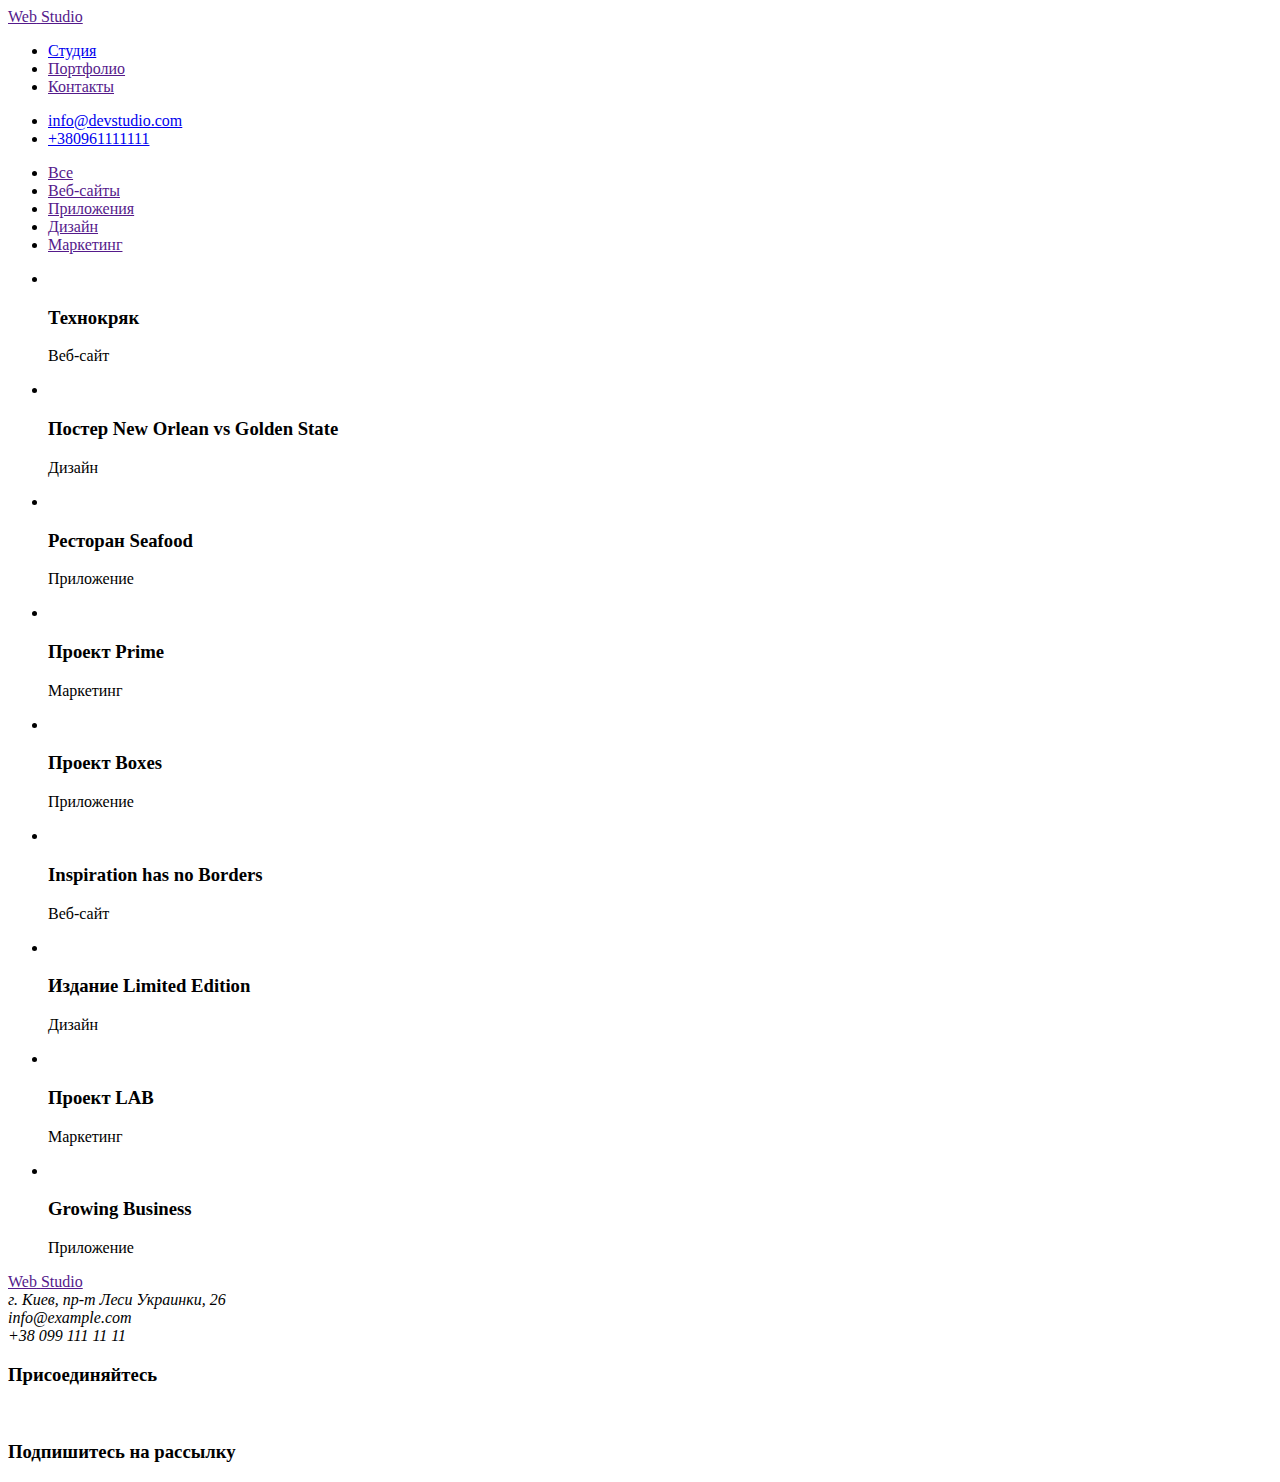
==== portfolio.html @ b38abbfc "Update portfolio.html" ====
<!DOCTYPE html>
<html lang="en">
  <head>
    <meta charset="UTF-8" />
    <meta name="viewport" content="width=device-width, initial-scale=1.0" />
    <title>Portfolio</title>
    <link rel="stylesheet" href="./css/styles.css" />
  </head>
  <body>
    <header class="page-header">
      <nav>
        <a href="" class="logo">
          <span class="logo-web">Web</span>
          <span class="logo-st">Studio</span>
        </a>
        <ul class="site-nav list">
          <li><a href="./index.html" class="link">Студия</a></li>
          <li><a href="" class="link current" class="link">Портфолио</a></li>
          <li><a href="" class="link">Контакты</a></li>
        </ul>
        <ul class="contacts-nav list">
          <li>
            <a href="mailto:info@devstudio.com" class="link"
              >info@devstudio.com</a
            >
          </li>
          <li>
            <a href="tel:+380961111111" class="link">+380961111111</a>
          </li>
        </ul>
      </nav>
    </header>
    <section>
      <ul class="category list">
        <li><a href="" class="category-title button">Все</a></li>
        <li><a href="" class="category-title">Веб-сайты</a></li>
        <li><a href="" class="category-title">Приложения</a></li>
        <li><a href="" class="category-title">Дизайн</a></li>
        <li><a href="" class="category-title">Маркетинг</a></li>
      </ul>
    </section>
    <main>
      <section>
        <ul class="examples list">
          <li>
            <a href=""><img src="./images/project1.svg" alt="" /></a>
            <h3 class="examples-title">Технокряк</h3>
            <p class="examples-dscrp">Веб-сайт</p>
          </li>
          <li>
            <a href=""><img src="./images/project2.svg" alt="" /></a>
            <h3 class="examples-title">Постер New Orlean vs Golden State</h3>
            <p class="examples-dscrp">Дизайн</p>
          </li>
          <li>
            <a href=""><img src="./images/project3.svg" alt="" /></a>
            <h3 class="examples-title">Ресторан Seafood</h3>
            <p class="examples-dscrp">Приложение</p>
          </li>
          <li>
            <a href=""><img src="./images/project4.svg" alt="" /></a>
            <h3 class="examples-title">Проект Prime</h3>
            <p class="examples-dscrp">Маркетинг</p>
          </li>
          <li>
            <a href=""><img src="./images/project5.svg" alt="" /></a>
            <h3 class="examples-title">Проект Boxes</h3>
            <p class="examples-dscrp">Приложение</p>
          </li>
          <li>
            <a href=""><img src="./images/project6.svg" alt="" /></a>
            <h3 class="examples-title">Inspiration has no Borders</h3>
            <p class="examples-dscrp">Веб-сайт</p>
          </li>
          <li>
            <a href=""><img src="./images/project7.svg" alt="" /></a>
            <h3 class="examples-title">Издание Limited Edition</h3>
            <p class="examples-dscrp">Дизайн</p>
          </li>
          <li>
            <a href=""><img src="./images/project8.svg" alt="" /></a>
            <h3 class="examples-title">Проект LAB</h3>
            <p class="examples-dscrp">Маркетинг</p>
          </li>
          <li>
            <a href=""><img src="./images/project9.svg" alt="" /></a>
            <h3 class="examples-title">Growing Business</h3>
            <p class="examples-dscrp">Приложение</p>
          </li>
        </ul>
      </section>
    </main>
    <footer>
      <a href="" class="logo">
        <span class="logo-web">Web</span>
        <span class="logo-st">Studio</span>
      </a>
      <address>
        <span class="adress-title">г. Киев, пр-т Леси Украинки, 26</span><br />
        <span class="contacts">info@example.com </span><br />
        <span class="contacts">+38 099 111 11 11 </span><br />
      </address>
      <h3 class="join">Присоединяйтесь</h3>
      <img src="./images/Sociallinks.svg" alt="" />
      <h3 class="join">Подпишитесь на рассылку</h3>
    </footer>
  </body>
</html>
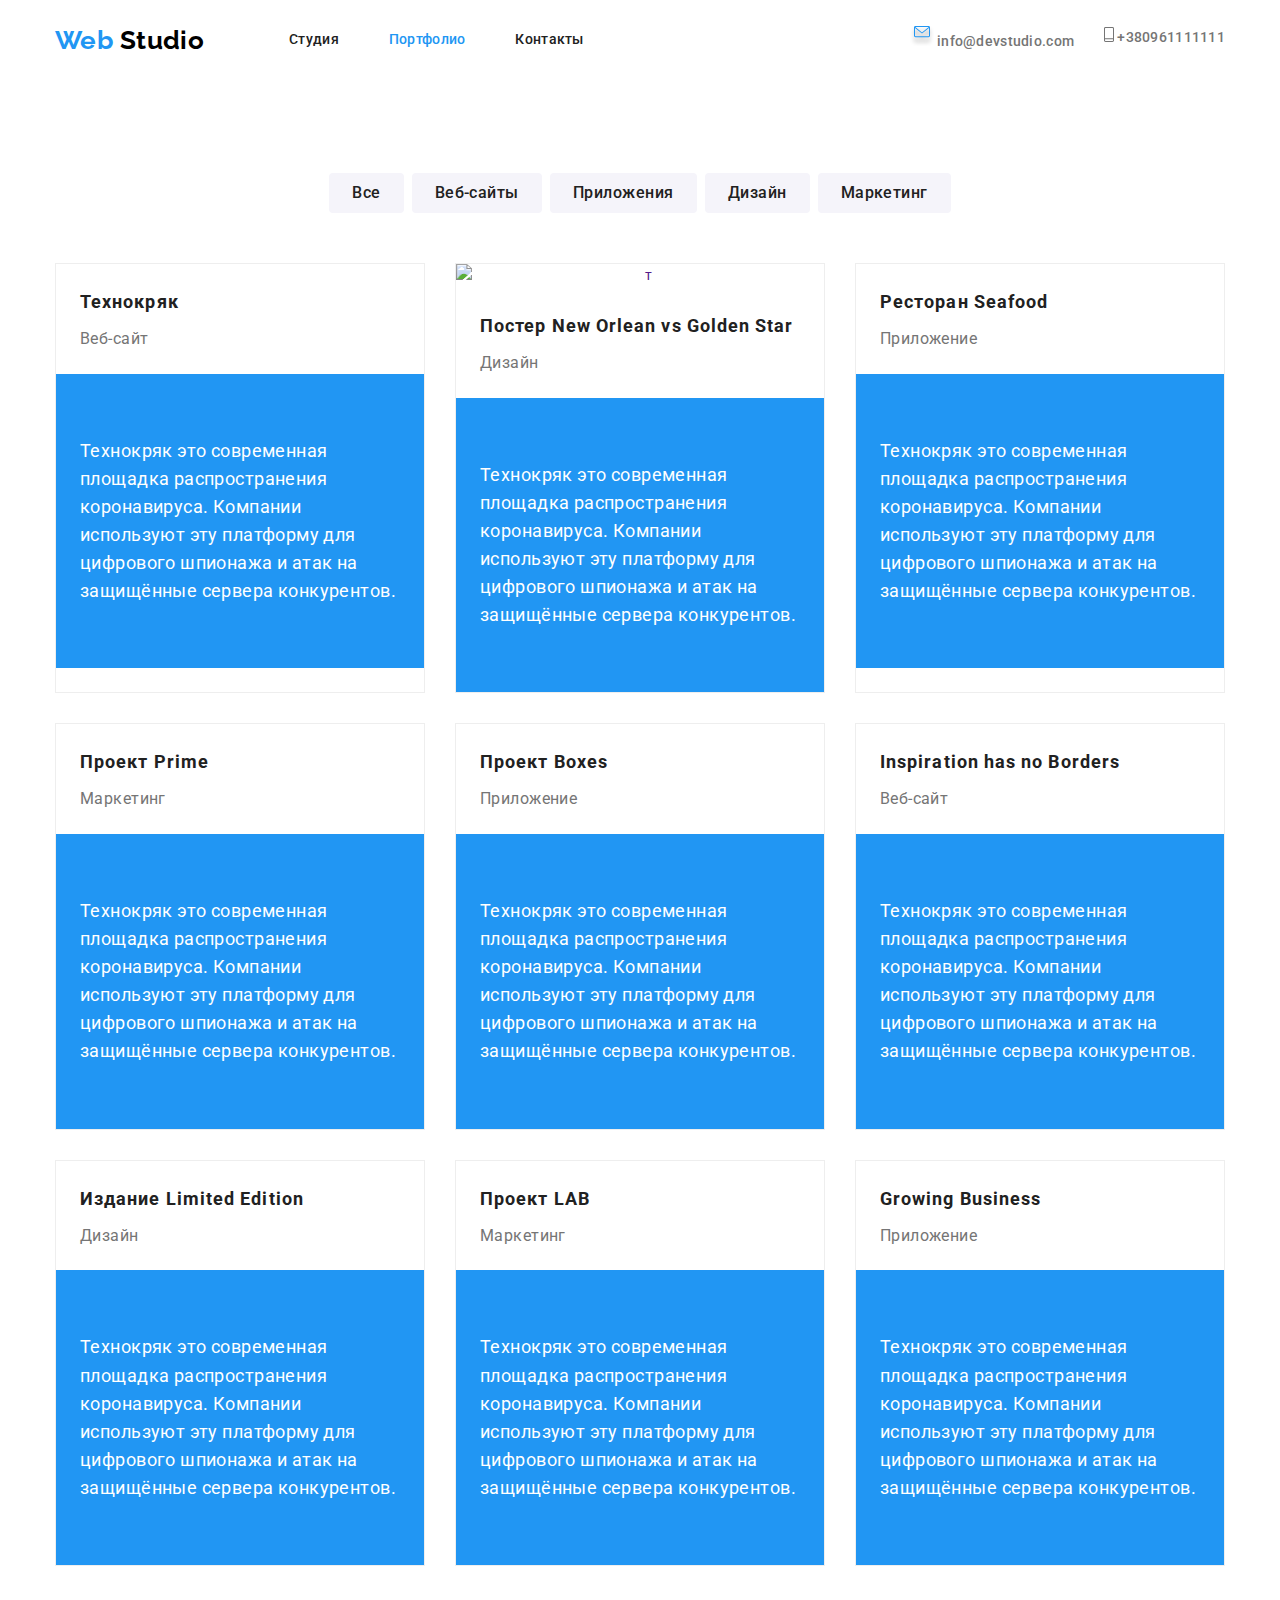
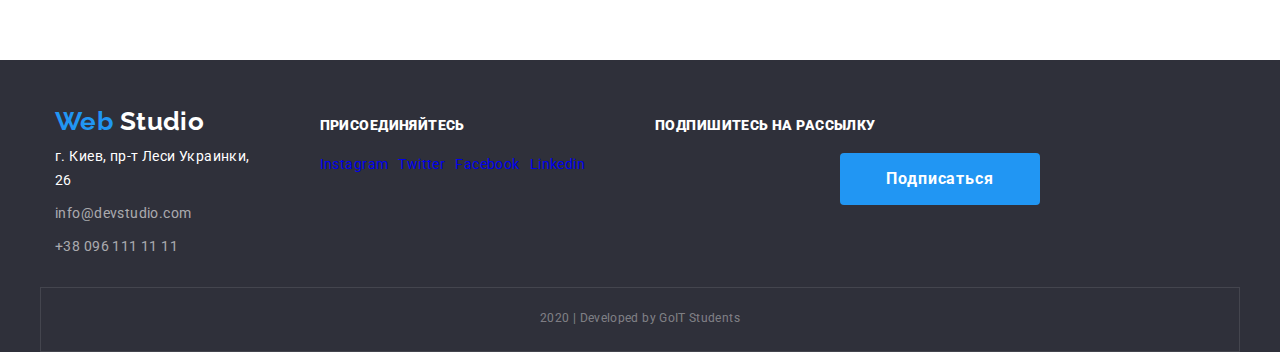
==== commit 40c84c57: "добавил фоны и новые правки" ====
--- a/portfolio.html
+++ b/portfolio.html
@@ -1,108 +1,270 @@
 <!DOCTYPE html>
-<html lang="en">
+<html lang="ru">
   <head>
     <meta charset="UTF-8" />
     <meta name="viewport" content="width=device-width, initial-scale=1.0" />
     <title>Portfolio</title>
+    <link
+      href="https://fonts.googleapis.com/css2?family=Raleway:wght@700&family=Roboto:wght@400;500;700&display=swap"
+      rel="stylesheet"
+    />
+    <link
+      rel="stylesheet"
+      href="https://cdnjs.cloudflare.com/ajax/libs/modern-normalize/0.6.0/modern-normalize.css"
+    />
     <link rel="stylesheet" href="./css/styles.css" />
   </head>
+
   <body>
+    <!-- Шапка страницы с навигацией-->
     <header class="page-header">
-      <nav>
-        <a href="" class="logo">
-          <span class="logo-web">Web</span>
-          <span class="logo-st">Studio</span>
-        </a>
-        <ul class="site-nav list">
-          <li><a href="./index.html" class="link">Студия</a></li>
-          <li><a href="" class="link current" class="link">Портфолио</a></li>
-          <li><a href="" class="link">Контакты</a></li>
+      <div class="container header">
+        <nav class="header-nav">
+          <a class="logo" href="./index.html">
+            Web
+            <span class="studio">Studio</span>
+          </a>
+          <ul class="site-navigation">
+            <li class="item">
+              <a href="./index.html" class="link">Студия</a>
+            </li>
+            <li class="item">
+              <a href="./portfolio.html" class="link current">
+                Портфолио
+              </a>
+            </li>
+            <li class="item">
+              <a href="" class="link">Контакты</a>
+            </li>
+          </ul>
+        </nav>
+        <address class="header-address">
+          <ul class="site-contacts">
+            <li class="item">
+              <a href="mailto:info@devstudio.com" class="link">
+                <img src="./images/envelope (hover).svg" alt="Отправить мейл" />
+                info@devstudio.com
+              </a>
+            </li>
+            <li class="item">
+              <a href="tel:+380961111111" class="link">
+                <img src="./images/Vector.svg" alt="Позвонить" />
+                +380961111111
+              </a>
+            </li>
+          </ul>
+        </address>
+      </div>
+    </header>
+    <!-- Уникальный контент страницы -->
+    <main class="main-section">
+      <div class="category-container">
+        <ul class="category">
+          <li class="category-items">
+            <button class="category-button" type="button">Все</button>
+          </li>
+          <li class="category-items">
+            <button class="category-button" type="button">Веб-сайты</button>
+          </li>
+          <li class="category-items">
+            <button class="category-button" type="button">Приложения</button>
+          </li>
+          <li class="category-items">
+            <button class="category-button" type="button">Дизайн</button>
+          </li>
+          <li class="category-items">
+            <button class="category-button" type="button">Маркетинг</button>
+          </li>
         </ul>
-        <ul class="contacts-nav list">
-          <li>
-            <a href="mailto:info@devstudio.com" class="link"
-              >info@devstudio.com</a
-            >
-          </li>
-          <li>
-            <a href="tel:+380961111111" class="link">+380961111111</a>
+      </div>
+      <div class="container">
+        <ul class="portfolio-list">
+          <li class="portfolio-item">
+            <a class="portfolio-link" href="">
+              <img src="./images/img1.jpg" alt="" width="370" class="img" />
+              <div class="subtitle-container">
+                <h2 class="subtitle">Технокряк</h2>
+                <p class="type">Веб-сайт</p>
+              </div>
+              <p class="description">
+                Технокряк это современная площадка распространения коронавируса.
+                Компании используют эту платформу для цифрового шпионажа и атак
+                на защищённые сервера конкурентов.
+              </p>
+            </a>
+          </li>
+          <li class="portfolio-item">
+            <a class="portfolio-link" href="">
+              <img src="./images/img2.jpg" alt="т" width="370" class="img" />
+              <div class="subtitle-container">
+                <h2 class="subtitle">Постер New Orlean vs Golden Star</h2>
+                <p class="type">Дизайн</p>
+              </div>
+              <p class="description">
+                Технокряк это современная площадка распространения коронавируса.
+                Компании используют эту платформу для цифрового шпионажа и атак
+                на защищённые сервера конкурентов.
+              </p>
+            </a>
+          </li>
+          <li class="portfolio-item">
+            <a class="portfolio-link" href="">
+              <img src="./images/img3.jpg" alt="" width="370" class="img" />
+              <div class="subtitle-container">
+                <h2 class="subtitle">Ресторан Seafood</h2>
+                <p class="type">Приложение</p>
+              </div>
+              <p class="description">
+                Технокряк это современная площадка распространения коронавируса.
+                Компании используют эту платформу для цифрового шпионажа и атак
+                на защищённые сервера конкурентов.
+              </p>
+            </a>
+          </li>
+          <li class="portfolio-item">
+            <a class="portfolio-link" href="">
+              <img src="./images/img4.jpg" alt="" width="370" class="img" />
+              <div class="subtitle-container">
+                <h2 class="subtitle">Проект Prime</h2>
+                <p class="type">Маркетинг</p>
+              </div>
+              <p class="description">
+                Технокряк это современная площадка распространения коронавируса.
+                Компании используют эту платформу для цифрового шпионажа и атак
+                на защищённые сервера конкурентов.
+              </p>
+            </a>
+          </li>
+          <li class="portfolio-item">
+            <a class="portfolio-link" href="">
+              <img src="./images/img5.jpg" alt="" width="370" class="img" />
+              <div class="subtitle-container">
+                <h2 class="subtitle">Проект Boxes</h2>
+                <p class="type">Приложение</p>
+              </div>
+              <p class="description">
+                Технокряк это современная площадка распространения коронавируса.
+                Компании используют эту платформу для цифрового шпионажа и атак
+                на защищённые сервера конкурентов.
+              </p>
+            </a>
+          </li>
+          <li class="portfolio-item">
+            <a class="portfolio-link" href="">
+              <img src="./images/img6.jpg" alt="" width="370" class="img" />
+              <div class="subtitle-container">
+                <h2 class="subtitle">Inspiration has no Borders</h2>
+                <p class="type">Веб-сайт</p>
+              </div>
+              <p class="description">
+                Технокряк это современная площадка распространения коронавируса.
+                Компании используют эту платформу для цифрового шпионажа и атак
+                на защищённые сервера конкурентов.
+              </p>
+            </a>
+          </li>
+          <li class="portfolio-item">
+            <a class="portfolio-link" href="">
+              <img src="./images/img7.jpg" alt="" width="370" class="img" />
+              <div class="subtitle-container">
+                <h2 class="subtitle">Издание Limited Edition</h2>
+                <p class="type">Дизайн</p>
+              </div>
+              <p class="description">
+                Технокряк это современная площадка распространения коронавируса.
+                Компании используют эту платформу для цифрового шпионажа и атак
+                на защищённые сервера конкурентов.
+              </p>
+            </a>
+          </li>
+          <li class="portfolio-item">
+            <a class="portfolio-link" href="">
+              <img src="./images/img8.jpg" alt="" width="370" class="img" />
+              <div class="subtitle-container">
+                <h2 class="subtitle">Проект LAB</h2>
+                <p class="type">Маркетинг</p>
+              </div>
+              <p class="description">
+                Технокряк это современная площадка распространения коронавируса.
+                Компании используют эту платформу для цифрового шпионажа и атак
+                на защищённые сервера конкурентов.
+              </p>
+            </a>
+          </li>
+          <li class="portfolio-item">
+            <a class="portfolio-link" href="">
+              <img src="./images/img9.jpg" alt="" width="370" class="img" />
+              <div class="subtitle-container">
+                <h2 class="subtitle">Growing Business</h2>
+                <p class="type">Приложение</p>
+              </div>
+              <p class="description">
+                Технокряк это современная площадка распространения коронавируса.
+                Компании используют эту платформу для цифрового шпионажа и атак
+                на защищённые сервера конкурентов.
+              </p>
+            </a>
           </li>
         </ul>
-      </nav>
-    </header>
-    <section>
-      <ul class="category list">
-        <li><a href="" class="category-title button">Все</a></li>
-        <li><a href="" class="category-title">Веб-сайты</a></li>
-        <li><a href="" class="category-title">Приложения</a></li>
-        <li><a href="" class="category-title">Дизайн</a></li>
-        <li><a href="" class="category-title">Маркетинг</a></li>
-      </ul>
-    </section>
-    <main>
-      <section>
-        <ul class="examples list">
-          <li>
-            <a href=""><img src="./images/project1.svg" alt="" /></a>
-            <h3 class="examples-title">Технокряк</h3>
-            <p class="examples-dscrp">Веб-сайт</p>
-          </li>
-          <li>
-            <a href=""><img src="./images/project2.svg" alt="" /></a>
-            <h3 class="examples-title">Постер New Orlean vs Golden State</h3>
-            <p class="examples-dscrp">Дизайн</p>
-          </li>
-          <li>
-            <a href=""><img src="./images/project3.svg" alt="" /></a>
-            <h3 class="examples-title">Ресторан Seafood</h3>
-            <p class="examples-dscrp">Приложение</p>
-          </li>
-          <li>
-            <a href=""><img src="./images/project4.svg" alt="" /></a>
-            <h3 class="examples-title">Проект Prime</h3>
-            <p class="examples-dscrp">Маркетинг</p>
-          </li>
-          <li>
-            <a href=""><img src="./images/project5.svg" alt="" /></a>
-            <h3 class="examples-title">Проект Boxes</h3>
-            <p class="examples-dscrp">Приложение</p>
-          </li>
-          <li>
-            <a href=""><img src="./images/project6.svg" alt="" /></a>
-            <h3 class="examples-title">Inspiration has no Borders</h3>
-            <p class="examples-dscrp">Веб-сайт</p>
-          </li>
-          <li>
-            <a href=""><img src="./images/project7.svg" alt="" /></a>
-            <h3 class="examples-title">Издание Limited Edition</h3>
-            <p class="examples-dscrp">Дизайн</p>
-          </li>
-          <li>
-            <a href=""><img src="./images/project8.svg" alt="" /></a>
-            <h3 class="examples-title">Проект LAB</h3>
-            <p class="examples-dscrp">Маркетинг</p>
-          </li>
-          <li>
-            <a href=""><img src="./images/project9.svg" alt="" /></a>
-            <h3 class="examples-title">Growing Business</h3>
-            <p class="examples-dscrp">Приложение</p>
-          </li>
-        </ul>
-      </section>
+      </div>
     </main>
+    <!-- Подвал страницы -->
     <footer>
-      <a href="" class="logo">
-        <span class="logo-web">Web</span>
-        <span class="logo-st">Studio</span>
-      </a>
-      <address>
-        <span class="adress-title">г. Киев, пр-т Леси Украинки, 26</span><br />
-        <span class="contacts">info@example.com </span><br />
-        <span class="contacts">+38 099 111 11 11 </span><br />
-      </address>
-      <h3 class="join">Присоединяйтесь</h3>
-      <img src="./images/Sociallinks.svg" alt="" />
-      <h3 class="join">Подпишитесь на рассылку</h3>
+      <div class="container for-footer">
+        <div class="container-address">
+          <a class="logo for-footer" href="./index.html">
+            Web
+            <span class="in-footer">Studio</span>
+          </a>
+          <address class="address-box">
+            <ul class="address-footer">
+              <li class="address-item">
+                <a class="address" href="https://goo.gl/maps/L6xQnXcVUkstuExL9"
+                  >г. Киев, пр-т Леси Украинки, 26
+                </a>
+              </li>
+              <li class="address-item">
+                <a class="link" href="mailto:info@devstudio.com"
+                  >info@devstudio.com
+                </a>
+              </li>
+              <li class="address-item">
+                <a class="link" href="tel:+380961111111">+38 096 111 11 11 </a>
+              </li>
+            </ul>
+          </address>
+        </div>
+        <div class="container-social">
+          <span class="footer-text"><b>присоединяйтесь</b></span>
+          <ul class="footer social-links">
+            <li class="social-item">
+              <a class="social-links" href="https://www.instagram.com/">
+                Instagram
+              </a>
+            </li>
+            <li class="social-item">
+              <a class="social-links" href="https://twitter.com/">Twitter</a>
+            </li>
+            <li class="social-item">
+              <a class="social-links" href="https://www.facebook.com/"
+                >Facebook</a
+              >
+            </li>
+            <li class="social-item">
+              <a class="social-links" href="https://www.linkedin.com/"
+                >Linkedin</a
+              >
+            </li>
+          </ul>
+        </div>
+        <div class="container-form">
+          <span class="footer-text"><b>Подпишитесь на рассылку</b></span>
+          <a class="button primary" href="">Подписаться</a>
+        </div>
+      </div>
+      <div class="container-developed">
+        <p class="developed-by">2020 | Developed by GoIT Students</p>
+      </div>
     </footer>
   </body>
 </html>
--- a/css/styles.css
+++ b/css/styles.css
@@ -0,0 +1,627 @@
+/* цвет фона кнопки, ссылок в фокусе - #2196F3
+цвет фона страницы, текста героя, текста кнопки, подписи боксов в фокусе - #FFFFFF
+цвет описания функций, должностей в команде, контактов в хедере - #757575
+цвет текста заголовков, имен членов команды, ссылок навигации - #212121
+цвет части логотипа - #000000 
+цвет контактов в футере - rgba(255, 255, 255, 0.6); 
+цвет фона неактивных кнопок в фильтре портфолио, фона секции команды - #F5F4FA; */
+:root {
+  --button-background-links-color: #2196f3;
+  --body-background-button-font-color: #ffffff;
+  --features-header-contacts-color: #757575;
+  --headers-names-links-color: #212121;
+  --footer-contacts-color: rgba(255, 255, 255, 0.6);
+  --team-background-portfolio-filters-color: #f5f4fa;
+}
+
+html {
+  box-sizing: border-box;
+}
+
+*,
+*::before,
+*::after {
+  box-sizing: inherit;
+}
+
+body {
+  font-family: Roboto, sans-serif;
+  font-style: normal;
+  font-weight: 400;
+  font-size: 14px;
+  line-height: 1.71;
+  letter-spacing: 0.03em;
+}
+
+.container {
+  margin: 0 auto;
+  width: 1200px;
+  padding-left: 15px;
+  padding-right: 15px;
+  align-items: center;
+  text-align: center;
+}
+
+/*Шапка сайта*/
+
+.header-nav {
+  display: flex;
+  align-items: center;
+}
+
+.container.header {
+  margin: 0 auto;
+  width: 1200px;
+  padding-left: 15px;
+  padding-right: 15px;
+  display: flex;
+  align-items: center;
+  text-align: center;
+}
+
+.logo {
+  font-family: Raleway, sans-serif;
+  font-style: normal;
+  font-weight: 700;
+  font-size: 26px;
+  line-height: 1.19;
+  color: #2196f3;
+  text-decoration: none;
+  margin-right: 85px;
+}
+
+.studio {
+  color: #000000;
+}
+
+.site-navigation {
+  list-style-type: none;
+  margin-top: 0;
+  margin-bottom: 0;
+  padding-left: 0;
+  display: flex;
+}
+
+.site-navigation .item:not(:first-child) {
+  margin-left: 50px;
+}
+
+.site-navigation .link {
+  padding-top: 32px;
+  padding-bottom: 32px;
+  display: block;
+  font-weight: 500;
+  line-height: 1.14;
+  letter-spacing: 0.02em;
+  text-decoration: none;
+  color: var(--headers-names-links-color);
+}
+
+.site-navigation .link:hover,
+.site-navigation .link:focus {
+  color: var(--button-background-links-color);
+}
+
+.site-navigation .current {
+  color: var(--button-background-links-color);
+}
+
+.header-address {
+  margin-left: auto;
+}
+
+.site-contacts {
+  list-style-type: none;
+  margin-top: 0;
+  margin-bottom: 0;
+  padding-left: 0;
+  display: flex;
+}
+
+.site-contacts > .item:not(:first-child) {
+  margin-left: 30px;
+}
+
+.site-contacts .link {
+  font-style: normal;
+  font-weight: 500;
+  line-height: 1.14;
+  letter-spacing: 0.02em;
+  text-decoration: none;
+  color: var(--features-header-contacts-color);
+}
+
+.site-contacts .link:hover,
+.site-contacts .link:focus {
+  color: var(--button-background-links-color);
+}
+/*Подвал страницы*/
+
+.container.for-footer {
+  margin: 0 auto;
+  width: 1200px;
+  padding-left: 15px;
+  padding-right: 15px;
+  display: flex;
+  align-items: baseline;
+}
+
+.container-address {
+  display: flex;
+  flex-direction: column;
+  min-width: 69px;
+  padding-top: 45px;
+  padding-bottom: 28px;
+}
+
+.logo.for-footer {
+  margin-right: 0;
+  text-align: start;
+}
+
+.logo .in-footer {
+  color: #ffffff;
+}
+
+.address-box {
+  margin-top: 8px;
+}
+
+.address-footer {
+  font-style: normal;
+  line-height: 1.71;
+  list-style-type: none;
+  text-decoration: none;
+  text-align: start;
+  padding-left: 0;
+  margin-bottom: 0;
+  margin-top: 0;
+}
+
+.address-item:not(:first-child) {
+  margin-top: 9px;
+}
+
+.address {
+  text-decoration: none;
+  color: var(--body-background-button-font-color);
+}
+
+.address-footer .link {
+  text-decoration: none;
+  color: var(--footer-contacts-color);
+}
+
+.container-social {
+  min-width: 206px;
+  display: flex;
+  flex-direction: column;
+  padding-top: 57px;
+  margin-left: 69px;
+}
+
+.footer-text {
+  display: block;
+  font-weight: 700;
+  line-height: 16px;
+  text-align: left;
+  text-transform: uppercase;
+  color: var(--body-background-button-font-color);
+}
+
+.footer.social-links {
+  list-style: none;
+  text-decoration: none;
+  padding-left: 0;
+  margin-top: 20px;
+  margin-bottom: 0;
+  display: flex;
+  justify-content: start;
+}
+
+.footer.social-links .social-item:not(:first-child) {
+  margin-left: 10px;
+}
+
+.footer .social-links:hover,
+.footer .social-links:focus {
+  color: var(--button-background-links-color);
+}
+
+.container-form {
+  margin-right: 0;
+  margin-left: 94px;
+  min-width: 570px;
+  padding-top: 57px;
+}
+
+.container-developed {
+  margin: 0 auto;
+  width: 1200px;
+  padding-left: 15px;
+  padding-right: 15px;
+  padding-top: 18px;
+  padding-bottom: 21px;
+  align-items: center;
+  text-align: center;
+  border: 1px solid rgba(255, 255, 255, 0.1);
+}
+
+.developed-by {
+  font-size: 12px;
+  line-height: 2;
+  text-align: center;
+  letter-spacing: 0.03em;
+  color: rgba(255, 255, 255, 0.4);
+  margin-top: 0;
+  margin-bottom: 0;
+}
+
+.container-form > .button.primary {
+  margin-top: 20px;
+}
+
+/*Кнопка*/
+
+.button.primary {
+  font-weight: 700;
+  font-size: 16px;
+  line-height: 1.87;
+  align-items: center;
+  text-align: center;
+  letter-spacing: 0.06em;
+  text-decoration: none;
+  display: inline-block;
+  min-width: 200px;
+  padding: 10px 32px;
+  border: 1px solid transparent;
+  border-radius: 4px;
+  color: var(--body-background-button-font-color);
+  background-color: var(--button-background-links-color);
+}
+
+/*Герой*/
+
+.hero {
+  text-align: center;
+
+  max-width: 1600px;
+  height: 600px;
+  margin-left: auto;
+  margin-right: auto;
+  padding-top: 200px;
+  padding-bottom: 200px;
+  background-image: linear-gradient(
+      to right,
+      rgba(47, 48, 58, 0.8),
+      rgba(47, 48, 58, 0.8)
+    ),
+    url(../images/Hero-img.png);
+  background-size: cover;
+  background-repeat: no-repeat;
+  background-position: center;
+}
+
+.hero-title {
+  font-weight: 900;
+  font-size: 44px;
+  line-height: 1.36;
+  letter-spacing: 0.06em;
+  text-transform: uppercase;
+  margin-top: 0;
+  margin-bottom: 30px;
+  color: var(--body-background-button-font-color);
+}
+
+/*Особенности*/
+
+.section-title {
+  font-weight: 700;
+  font-size: 36px;
+  line-height: 1.16;
+  text-align: center;
+  color: var(--headers-names-links-color);
+  margin-top: 0;
+  margin-bottom: 0;
+}
+
+.img {
+  display: block;
+}
+
+.border-img {
+  display: block;
+  padding: 33px 100px;
+  background: #f5f4fa;
+  border-radius: 4px;
+}
+
+.section-title.invisible {
+  display: none;
+}
+
+.section-subtitle {
+  font-weight: 700;
+  font-size: 14px;
+  line-height: 1.14;
+  text-transform: uppercase;
+  color: var(--headers-names-links-color);
+  margin-top: 30px;
+  margin-bottom: 0;
+}
+
+.section .function-description {
+  color: var(--features-header-contacts-color);
+  margin-top: 10px;
+  margin-bottom: 0;
+}
+
+.section-subtitle.work {
+  color: var(--body-background-button-font-color);
+  background: rgba(47, 48, 58, 0.8);
+  text-align: center;
+  padding-top: 27px;
+  padding-bottom: 27px;
+  margin-top: 0;
+  margin-bottom: 0;
+}
+
+.section-subtitle.team {
+  font-weight: 500;
+  font-size: 16px;
+  line-height: 1.18;
+  text-align: center;
+  text-transform: none;
+  color: var(--headers-names-links-color);
+}
+
+.section-list {
+  list-style: none;
+  display: flex;
+  padding-left: 0;
+  margin-top: 0;
+  margin-bottom: 0;
+  align-items: center;
+}
+
+.container.works .section-list {
+  list-style: none;
+  display: flex;
+  padding-left: 0;
+  margin-top: 50px;
+  margin-bottom: 0;
+  align-items: center;
+}
+
+.container.team .section-list {
+  list-style: none;
+  display: flex;
+  padding-left: 0;
+  margin-top: 50px;
+  margin-bottom: 0;
+  align-items: center;
+}
+
+.container.clients .section-list {
+  list-style: none;
+  display: flex;
+  padding-left: 0;
+  margin-top: 50px;
+  margin-bottom: 0;
+  align-items: center;
+}
+
+.section-list .item {
+  min-width: 270px;
+}
+
+.section-list.clients .item {
+  min-width: 170px;
+}
+
+.section-list .item:not(:first-child) {
+  margin-left: 30px;
+}
+
+.section-list .link {
+  text-decoration: none;
+}
+
+.section-list .link:hover,
+.section-list .link:focus {
+  color: var(--button-background-links-color);
+}
+
+/*Наша команда*/
+
+.team-list {
+  list-style: none;
+}
+
+.icon {
+  list-style: none;
+  display: flex;
+  padding-left: 0;
+  margin-top: 16px;
+  justify-content: center;
+}
+
+.icon .icon-item:not(:first-child) {
+  margin-left: 10px;
+}
+
+.social-links {
+  text-decoration: none;
+}
+
+.icon .social-links:hover,
+.icon .social-links:focus {
+  color: var(--button-background-links-color);
+}
+
+.position {
+  font-size: 16px;
+  line-height: 1.18;
+  text-align: center;
+  color: var(--features-header-contacts-color);
+  margin-top: 10px;
+  margin-bottom: 0;
+}
+
+footer {
+  background: #2f303a;
+}
+
+.category {
+  list-style: none;
+  display: flex;
+  align-items: center;
+  padding-left: 0;
+  margin-top: 0;
+  margin-bottom: 0;
+}
+
+.category-items:not(:first-child) {
+  margin-left: 8px;
+}
+
+.category-button {
+  font-family: inherit;
+  font-style: normal;
+  font-weight: 500;
+  font-size: 16px;
+  line-height: 1.62;
+  text-align: center;
+  letter-spacing: 0.03em;
+  border: 1px solid transparent;
+  border-color: transparent;
+  border-radius: 4px;
+  padding: 6px 22px;
+  color: var(--headers-names-links-color);
+  background-color: var(--team-background-portfolio-filters-color);
+}
+
+.category-button:hover,
+.category-button:focus {
+  color: var(--body-background-button-font-color);
+  background-color: var(--button-background-links-color);
+}
+
+/*Портфолио*/
+
+.portfolio-list {
+  list-style: none;
+  display: flex;
+  flex-wrap: wrap;
+  padding-left: 0;
+  margin-top: 0;
+  margin-bottom: 0;
+}
+
+.portfolio-item {
+  width: calc((100% - 2 * 30px) / 3);
+  margin-bottom: 30px;
+  margin-right: 30px;
+  border: 1px solid #eeeeee;
+}
+
+.portfolio-item:nth-child(3n) {
+  margin-right: 0;
+}
+
+.portfolio-item:nth-last-child(-n + 3) {
+  margin-bottom: 0;
+}
+
+.portfolio-link {
+  text-decoration: none;
+}
+
+.portfolio-list .subtitle {
+  font-weight: 700;
+  font-size: 18px;
+  line-height: 2;
+  letter-spacing: 0.06em;
+  color: var(--headers-names-links-color);
+  text-align: start;
+  margin-top: 0;
+  margin-bottom: 4px;
+}
+
+.portfolio-list .type {
+  font-size: 16px;
+  line-height: 1.87;
+  color: var(--features-header-contacts-color);
+  text-align: start;
+  margin-top: 0;
+  margin-bottom: 0;
+}
+
+.portfolio-list .description {
+  font-size: 18px;
+  line-height: 1.56;
+  color: var(--body-background-button-font-color);
+  text-align: start;
+  padding: 63px 24px;
+  margin-top: 0;
+  margin-bottom: 0;
+  background-color: var(--button-background-links-color);
+}
+
+.section {
+  padding-top: 94px;
+  padding-bottom: 94px;
+}
+
+.section.team-section {
+  background: #f5f4fa;
+}
+
+.container.features {
+  margin: 0 auto;
+  width: 1200px;
+  padding-left: 15px;
+  padding-right: 15px;
+  display: flex;
+  align-items: center;
+  text-align: center;
+}
+
+.container.works {
+  margin: 0 auto;
+  width: 1200px;
+  padding-left: 15px;
+  padding-right: 15px;
+}
+
+.container.team {
+  margin: 0 auto;
+  width: 1200px;
+  padding-left: 15px;
+  padding-right: 15px;
+}
+
+.container.clients {
+  margin: 0 auto;
+  width: 1200px;
+  padding-left: 15px;
+  padding-right: 15px;
+}
+
+.main-section {
+  padding-top: 93px;
+  padding-bottom: 94px;
+}
+
+.category-container {
+  display: flex;
+  justify-content: center;
+  min-width: 611px;
+  margin-left: auto;
+  margin-right: auto;
+  margin-bottom: 50px;
+}
+
+.subtitle-container {
+  padding: 20px 24px;
+}
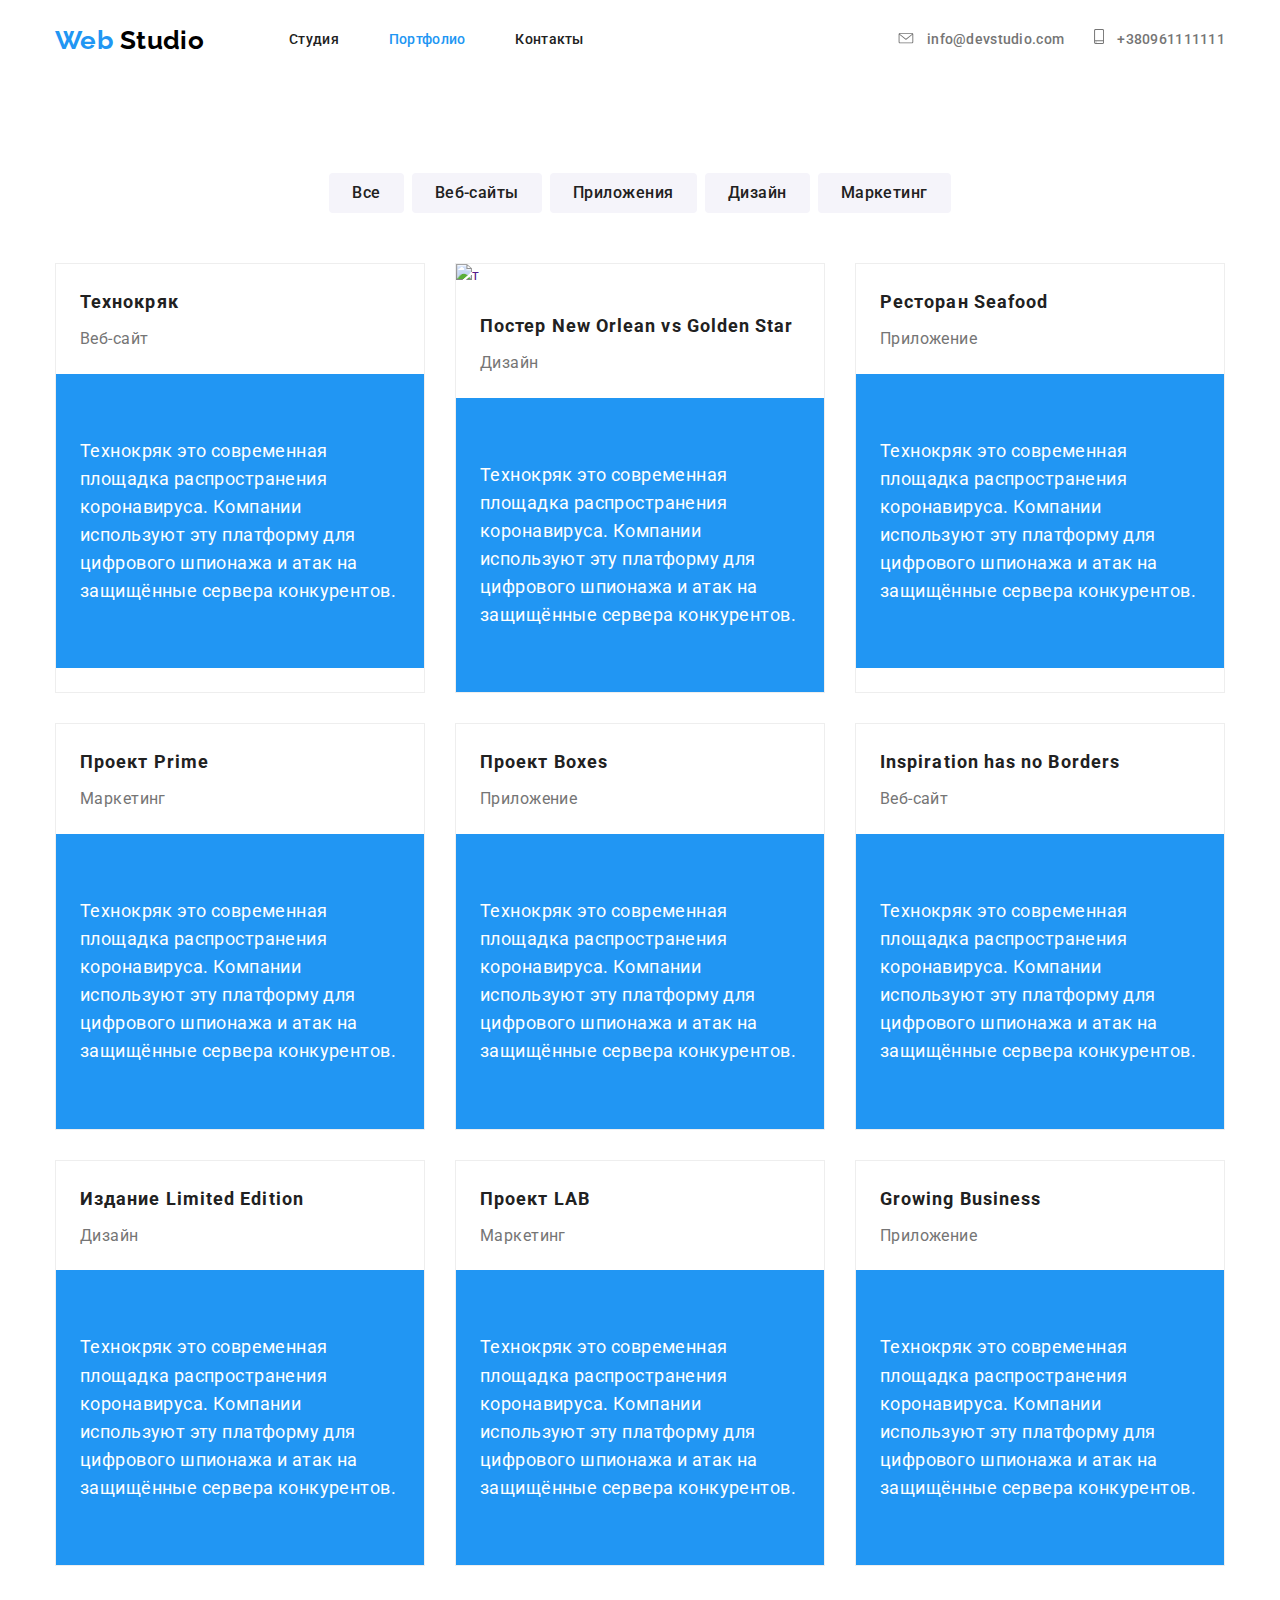
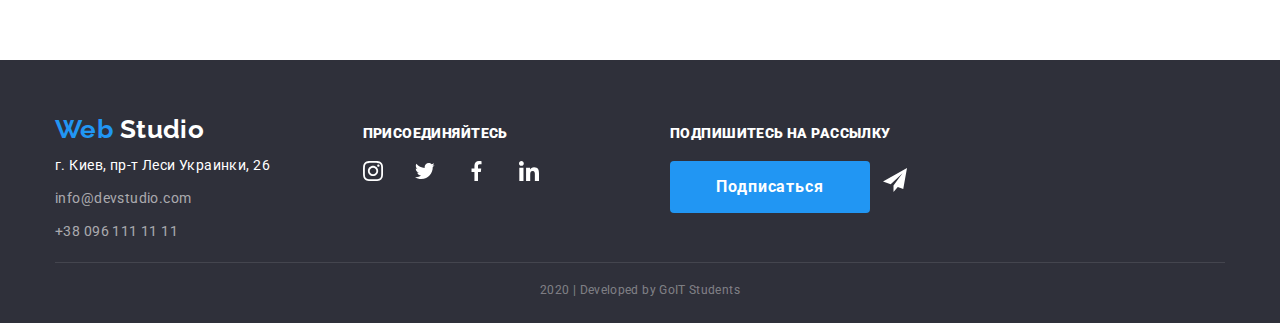
==== commit db342279: "новые добавления" ====
--- a/portfolio.html
+++ b/portfolio.html
@@ -41,14 +41,20 @@
         <address class="header-address">
           <ul class="site-contacts">
             <li class="item">
-              <a href="mailto:info@devstudio.com" class="link">
-                <img src="./images/envelope (hover).svg" alt="Отправить мейл" />
+              <a href="mailto:info@devstudio.com" class="link mail">
+                <svg class="mails">
+                  <use href="./images/symbol-defs-second.svg#icon-mail"></use>
+                </svg>
                 info@devstudio.com
               </a>
             </li>
             <li class="item">
-              <a href="tel:+380961111111" class="link">
-                <img src="./images/Vector.svg" alt="Позвонить" />
+              <a href="tel:+380961111111" class="link phone">
+                <svg class="phones">
+                  <use
+                    href="./images/symbol-defs-second.svg#icon-smartphone"
+                  ></use>
+                </svg>
                 +380961111111
               </a>
             </li>
@@ -238,28 +244,38 @@
           <span class="footer-text"><b>присоединяйтесь</b></span>
           <ul class="footer social-links">
             <li class="social-item">
-              <a class="social-links" href="https://www.instagram.com/">
-                Instagram
-              </a>
-            </li>
-            <li class="social-item">
-              <a class="social-links" href="https://twitter.com/">Twitter</a>
-            </li>
-            <li class="social-item">
-              <a class="social-links" href="https://www.facebook.com/"
-                >Facebook</a
-              >
-            </li>
-            <li class="social-item">
-              <a class="social-links" href="https://www.linkedin.com/"
-                >Linkedin</a
-              >
+              <a class="social-links" href="https://www.instagram.com/"> </a>
+              <svg class="footer-insta">
+                <use href="./images/symbol-defs.svg#icon-instagram"></use>
+              </svg>
+            </li>
+            <li class="social-item">
+              <a class="social-links" href="https://twitter.com/"></a>
+              <svg class="footer-twitter">
+                <use href="./images/symbol-defs.svg#icon-twitter"></use>
+              </svg>
+            </li>
+            <li class="social-item">
+              <a class="social-links" href="https://www.facebook.com/"></a>
+              <svg class="footer-facebook">
+                <use href="./images/symbol-defs.svg#icon-facebook"></use>
+              </svg>
+            </li>
+            <li class="social-item">
+              <a class="social-links" href="https://www.linkedin.com/"></a>
+              <svg class="footer-linkedin">
+                <use href="./images/symbol-defs.svg#icon-linkedin"></use>
+              </svg>
             </li>
           </ul>
         </div>
         <div class="container-form">
           <span class="footer-text"><b>Подпишитесь на рассылку</b></span>
           <a class="button primary" href="">Подписаться</a>
+          <svg class="icon-send">
+            <use href="./images/symbol-defs.svg#icon-iconsend"></use>
+            <
+          </svg>
         </div>
       </div>
       <div class="container-developed">
--- a/css/styles.css
+++ b/css/styles.css
@@ -38,8 +38,6 @@
   width: 1200px;
   padding-left: 15px;
   padding-right: 15px;
-  align-items: center;
-  text-align: center;
 }
 
 /*Шапка сайта*/
@@ -122,6 +120,47 @@
   margin-left: 30px;
 }
 
+/*.site-contacts .mail::before {
+  display: inline-block;
+  width: 16px;
+  height: 11px;
+  margin-right: 10px;
+  background-size: cover;
+  background-image: url(../images/mail.svg);
+  background-repeat: no-repeat;
+  background-position: center;
+  content: "";
+}
+
+.site-contacts .phone::before {
+  display: inline-block;
+  width: 10px;
+  height: 15px;
+  margin-right: 10px;
+  background-size: cover;
+  background-image: url(../images/smartphone.svg);
+  background-repeat: no-repeat;
+  background-position: center;
+  content: "";}*/
+
+.mails {
+  width: 16px;
+  height: 11px;
+  margin-right: 10px;
+  fill: #757575;
+}
+
+.phones {
+  width: 10px;
+  height: 15px;
+  margin-right: 10px;
+  fill: #757575;
+}
+
+.phones:hover,
+.mails:hover {
+  fill: var(--button-background-links-color);
+}
 .site-contacts .link {
   font-style: normal;
   font-weight: 500;
@@ -144,14 +183,12 @@
   padding-right: 15px;
   display: flex;
   align-items: baseline;
+  justify-content: space-between;
+  padding-top: 54px;
 }
 
 .container-address {
-  display: flex;
-  flex-direction: column;
-  min-width: 69px;
-  padding-top: 45px;
-  padding-bottom: 28px;
+  width: calc((100% - 60px) / 4);
 }
 
 .logo.for-footer {
@@ -193,11 +230,7 @@
 }
 
 .container-social {
-  min-width: 206px;
-  display: flex;
-  flex-direction: column;
-  padding-top: 57px;
-  margin-left: 69px;
+  width: calc((100% - 60px) / 4);
 }
 
 .footer-text {
@@ -219,6 +252,39 @@
   justify-content: start;
 }
 
+.footer-insta {
+  width: 20px;
+  height: 20px;
+  fill: white;
+}
+
+.footer-twitter {
+  width: 20px;
+  height: 20px;
+  margin-left: 22px;
+  fill: white;
+}
+
+.footer-facebook {
+  width: 20px;
+  height: 20px;
+  margin-left: 22px;
+  fill: white;
+}
+
+.footer-linkedin {
+  width: 20px;
+  height: 20px;
+  margin-left: 22px;
+  fill: white;
+}
+
+.icon-send {
+  width: 24px;
+  height: 24px;
+  margin-left: 10px;
+}
+
 .footer.social-links .social-item:not(:first-child) {
   margin-left: 10px;
 }
@@ -229,10 +295,7 @@
 }
 
 .container-form {
-  margin-right: 0;
-  margin-left: 94px;
-  min-width: 570px;
-  padding-top: 57px;
+  width: calc((100% - 60px) / 2);
 }
 
 .container-developed {
@@ -244,7 +307,6 @@
   padding-bottom: 21px;
   align-items: center;
   text-align: center;
-  border: 1px solid rgba(255, 255, 255, 0.1);
 }
 
 .developed-by {
@@ -255,6 +317,8 @@
   color: rgba(255, 255, 255, 0.4);
   margin-top: 0;
   margin-bottom: 0;
+  border-top: 1px solid rgba(255, 255, 255, 0.1);
+  padding-top: 15px;
 }
 
 .container-form > .button.primary {
@@ -322,7 +386,7 @@
   text-align: center;
   color: var(--headers-names-links-color);
   margin-top: 0;
-  margin-bottom: 0;
+  margin-bottom: 50px;
 }
 
 .img {
@@ -348,12 +412,14 @@
   color: var(--headers-names-links-color);
   margin-top: 30px;
   margin-bottom: 0;
+  text-align: left;
 }
 
 .section .function-description {
   color: var(--features-header-contacts-color);
   margin-top: 10px;
   margin-bottom: 0;
+  text-align: left;
 }
 
 .section-subtitle.work {
@@ -375,6 +441,71 @@
   color: var(--headers-names-links-color);
 }
 
+.section-features {
+  display: flex;
+  list-style: none;
+}
+
+.antena-border {
+  background: #f5f4fa;
+  border-radius: 4px;
+  width: 270px;
+  height: 120px;
+  padding-top: 17px;
+  pading-bottom: 33px;
+}
+
+.antena {
+  width: 65px;
+  height: 70px;
+}
+
+.diagram {
+  width: 65px;
+  height: 70px;
+  background: #f5f4fa;
+  border-radius: 4px;
+}
+
+.clock {
+  width: 65px;
+  height: 70px;
+  background: #f5f4fa;
+  border-radius: 4px;
+}
+
+.astronaut {
+  width: 65px;
+  height: 70px;
+  background: #f5f4fa;
+  border-radius: 4px;
+}
+
+/*.section-features .item::before {
+  display: inline-block;
+  content: "";*/
+
+/*.section-features .item:nth-child(1)::before {
+  background-image: url(../images/Vector.png);
+}*/
+
+/*.section-features .item:nth-child(2)::before {
+  background-image: url(../images/Vector2.png);
+}
+
+.section-features .item:nth-child(3)::before {
+  background-image: url(../images/Vector3.png);
+}
+
+.section-features .item:nth-child(4)::before {
+  background-image: url(../images/astronaut1.svg);
+}*/
+
+.section-features .item + .item {
+  margin-left: 30px;
+}
+
+/*
 .section-list {
   list-style: none;
   display: flex;
@@ -382,18 +513,76 @@
   margin-top: 0;
   margin-bottom: 0;
   align-items: center;
+}*/
+
+.logo-one {
+  width: 44px;
+  height: 49px;
+  fill: #afb1b8;
+}
+
+.logo-one:hover,
+.logo-two:hover,
+.logo-three:hover,
+.logo-four:hover,
+.logo-five:hover,
+.logo-six:hover {
+  fill: var(--button-background-links-color);
+}
+
+.logo-two {
+  width: 40px;
+  height: 52px;
+  fill: #afb1b8;
+}
+
+.logo-three {
+  width: 41px;
+  height: 42px;
+  fill: #afb1b8;
+}
+
+.logo-four {
+  width: 79px;
+  height: 42px;
+  fill: #afb1b8;
+}
+
+.logo-five {
+  width: 59px;
+  height: 47px;
+  fill: #afb1b8;
+}
+
+.logo-six {
+  width: 88px;
+  height: 45px;
+  fill: #afb1b8;
+}
+
+.section-list .item + .item {
+  margin-left: 30px;
 }
 
 .container.works .section-list {
   list-style: none;
   display: flex;
   padding-left: 0;
+
+  margin-bottom: 0;
+  align-items: center;
+}
+
+.container.team .section-list {
+  list-style: none;
+  display: flex;
+  padding-left: 0;
   margin-top: 50px;
   margin-bottom: 0;
   align-items: center;
 }
 
-.container.team .section-list {
+.container.clients .section-list {
   list-style: none;
   display: flex;
   padding-left: 0;
@@ -402,26 +591,38 @@
   align-items: center;
 }
 
-.container.clients .section-list {
-  list-style: none;
-  display: flex;
-  padding-left: 0;
-  margin-top: 50px;
-  margin-bottom: 0;
-  align-items: center;
-}
-
 .section-list .item {
-  min-width: 270px;
-}
-
-.section-list.clients .item {
+  width: calc((100% - 30px) / 3);
+}
+
+.section-list.names .item {
+  box-shadow: 0px 2px 1px rgba(0, 0, 0, 0.2), 0px 1px 1px rgba(0, 0, 0, 0.14),
+    0px 1px 3px rgba(0, 0, 0, 0.12);
+  border-radius: 0px 0px 4px 4px;
+}
+
+.section-list.clients .link {
   min-width: 170px;
-}
-
+  border: 1px solid #afb1b8;
+  border-radius: 4px;
+  height: 90px;
+  text-align: center;
+  padding-top: 22px;
+  padding-bottom: 22px;
+  display: block;
+}
+
+.section-list.clients a:hover,
+.section-list.clients .link:hover {
+  border-color: var(--button-background-links-color);
+}
+
+.section
+
+/*
 .section-list .item:not(:first-child) {
   margin-left: 30px;
-}
+}*/
 
 .section-list .link {
   text-decoration: none;
@@ -444,7 +645,65 @@
   padding-left: 0;
   margin-top: 16px;
   justify-content: center;
-}
+  margin-bottom: 37px;
+}
+
+.icon-item {
+  margin-top: 30px;
+}
+.insta {
+  width: 30px;
+  height: 30px;
+  fill: #afb1b8;
+}
+
+.insta:hover {
+  fill: var(--button-background-links-color);
+  border-radius: 50%;
+}
+
+.twitter {
+  width: 30px;
+  height: 30px;
+  margin-left: 22px;
+  fill: #afb1b8;
+}
+
+.twitter:hover {
+  fill: var(--button-background-links-color);
+}
+
+.facebook {
+  width: 30px;
+  height: 30px;
+  margin-left: 22px;
+  fill: #afb1b8;
+}
+
+.facebook:hover {
+  fill: var(--button-background-links-color);
+}
+
+.linkedin {
+  width: 30px;
+  height: 30px;
+  margin-left: 22px;
+  fill: #afb1b8;
+}
+
+.linkedin:hover {
+  fill: var(--button-background-links-color);
+}
+/*.icon .facebook::before {
+  content: "";
+  display: inline-block;
+  background-image: url(../images/facebook.png);
+
+  width: 30px;
+  height: 30px;
+  background-repeat: no-repeat;
+  background-position: center;
+}*/
 
 .icon .icon-item:not(:first-child) {
   margin-left: 10px;
@@ -572,10 +831,9 @@
   padding-top: 94px;
   padding-bottom: 94px;
 }
-
-.section.team-section {
+/*.section.team-section {
   background: #f5f4fa;
-}
+}*/
 
 .container.features {
   margin: 0 auto;
@@ -587,13 +845,6 @@
   text-align: center;
 }
 
-.container.works {
-  margin: 0 auto;
-  width: 1200px;
-  padding-left: 15px;
-  padding-right: 15px;
-}
-
 .container.team {
   margin: 0 auto;
   width: 1200px;
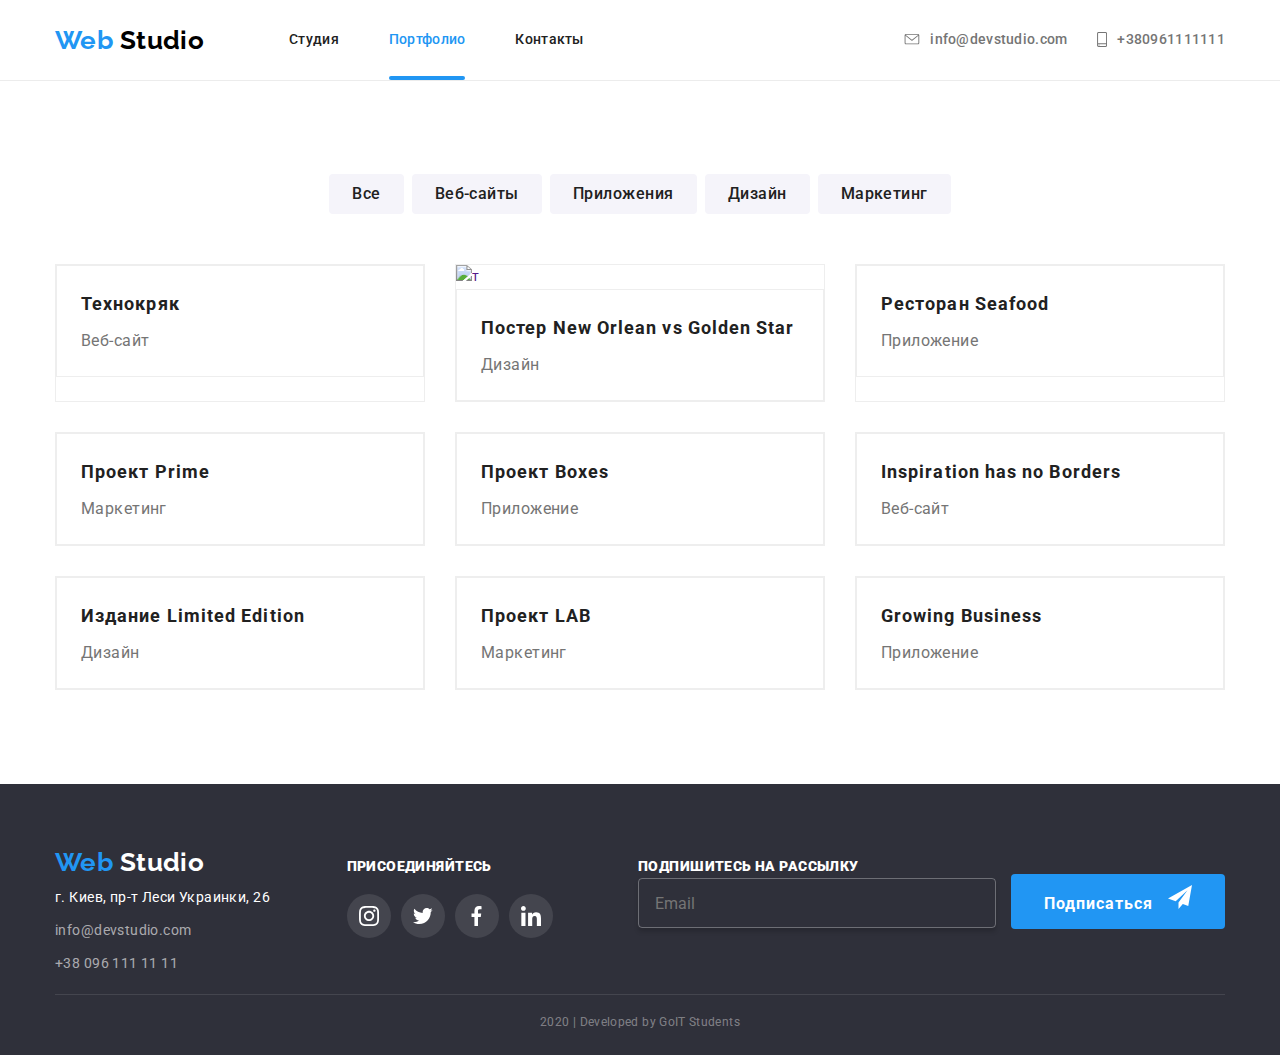
==== commit 6a0ff866: "доработка" ====
--- a/portfolio.html
+++ b/portfolio.html
@@ -87,128 +87,146 @@
         <ul class="portfolio-list">
           <li class="portfolio-item">
             <a class="portfolio-link" href="">
-              <img src="./images/img1.jpg" alt="" width="370" class="img" />
+              <div class="gallery">
+                <img src="./images/img1.jpg" alt="" width="370" class="img" />
+                <p class="description">
+                  Технокряк это современная площадка распространения
+                  коронавируса. Компании используют эту платформу для цифрового
+                  шпионажа и атак на защищённые сервера конкурентов.
+                </p>
+              </div>
               <div class="subtitle-container">
                 <h2 class="subtitle">Технокряк</h2>
                 <p class="type">Веб-сайт</p>
               </div>
-              <p class="description">
-                Технокряк это современная площадка распространения коронавируса.
-                Компании используют эту платформу для цифрового шпионажа и атак
-                на защищённые сервера конкурентов.
-              </p>
-            </a>
-          </li>
-          <li class="portfolio-item">
-            <a class="portfolio-link" href="">
-              <img src="./images/img2.jpg" alt="т" width="370" class="img" />
+            </a>
+          </li>
+          <li class="portfolio-item">
+            <a class="portfolio-link" href="">
+              <div class="gallery">
+                <img src="./images/img2.jpg" alt="т" width="370" class="img" />
+                <p class="description">
+                  Технокряк это современная площадка распространения
+                  коронавируса. Компании используют эту платформу для цифрового
+                  шпионажа и атак на защищённые сервера конкурентов.
+                </p>
+              </div>
               <div class="subtitle-container">
                 <h2 class="subtitle">Постер New Orlean vs Golden Star</h2>
                 <p class="type">Дизайн</p>
               </div>
-              <p class="description">
-                Технокряк это современная площадка распространения коронавируса.
-                Компании используют эту платформу для цифрового шпионажа и атак
-                на защищённые сервера конкурентов.
-              </p>
-            </a>
-          </li>
-          <li class="portfolio-item">
-            <a class="portfolio-link" href="">
-              <img src="./images/img3.jpg" alt="" width="370" class="img" />
+            </a>
+          </li>
+          <li class="portfolio-item">
+            <a class="portfolio-link" href="">
+              <div class="gallery">
+                <img src="./images/img3.jpg" alt="" width="370" class="img" />
+                <p class="description">
+                  Технокряк это современная площадка распространения
+                  коронавируса. Компании используют эту платформу для цифрового
+                  шпионажа и атак на защищённые сервера конкурентов.
+                </p>
+              </div>
               <div class="subtitle-container">
                 <h2 class="subtitle">Ресторан Seafood</h2>
                 <p class="type">Приложение</p>
               </div>
-              <p class="description">
-                Технокряк это современная площадка распространения коронавируса.
-                Компании используют эту платформу для цифрового шпионажа и атак
-                на защищённые сервера конкурентов.
-              </p>
-            </a>
-          </li>
-          <li class="portfolio-item">
-            <a class="portfolio-link" href="">
-              <img src="./images/img4.jpg" alt="" width="370" class="img" />
+            </a>
+          </li>
+          <li class="portfolio-item">
+            <a class="portfolio-link" href="">
+              <div class="gallery">
+                <img src="./images/img4.jpg" alt="" width="370" class="img" />
+                <p class="description">
+                  Технокряк это современная площадка распространения
+                  коронавируса. Компании используют эту платформу для цифрового
+                  шпионажа и атак на защищённые сервера конкурентов.
+                </p>
+              </div>
               <div class="subtitle-container">
                 <h2 class="subtitle">Проект Prime</h2>
                 <p class="type">Маркетинг</p>
               </div>
-              <p class="description">
-                Технокряк это современная площадка распространения коронавируса.
-                Компании используют эту платформу для цифрового шпионажа и атак
-                на защищённые сервера конкурентов.
-              </p>
-            </a>
-          </li>
-          <li class="portfolio-item">
-            <a class="portfolio-link" href="">
-              <img src="./images/img5.jpg" alt="" width="370" class="img" />
+            </a>
+          </li>
+          <li class="portfolio-item">
+            <a class="portfolio-link" href="">
+              <div class="gallery">
+                <img src="./images/img5.jpg" alt="" width="370" class="img" />
+                <p class="description">
+                  Технокряк это современная площадка распространения
+                  коронавируса. Компании используют эту платформу для цифрового
+                  шпионажа и атак на защищённые сервера конкурентов.
+                </p>
+              </div>
               <div class="subtitle-container">
                 <h2 class="subtitle">Проект Boxes</h2>
                 <p class="type">Приложение</p>
               </div>
-              <p class="description">
-                Технокряк это современная площадка распространения коронавируса.
-                Компании используют эту платформу для цифрового шпионажа и атак
-                на защищённые сервера конкурентов.
-              </p>
-            </a>
-          </li>
-          <li class="portfolio-item">
-            <a class="portfolio-link" href="">
-              <img src="./images/img6.jpg" alt="" width="370" class="img" />
+            </a>
+          </li>
+          <li class="portfolio-item">
+            <a class="portfolio-link" href="">
+              <div class="gallery">
+                <img src="./images/img6.jpg" alt="" width="370" class="img" />
+                <p class="description">
+                  Технокряк это современная площадка распространения
+                  коронавируса. Компании используют эту платформу для цифрового
+                  шпионажа и атак на защищённые сервера конкурентов.
+                </p>
+              </div>
               <div class="subtitle-container">
                 <h2 class="subtitle">Inspiration has no Borders</h2>
                 <p class="type">Веб-сайт</p>
               </div>
-              <p class="description">
-                Технокряк это современная площадка распространения коронавируса.
-                Компании используют эту платформу для цифрового шпионажа и атак
-                на защищённые сервера конкурентов.
-              </p>
-            </a>
-          </li>
-          <li class="portfolio-item">
-            <a class="portfolio-link" href="">
-              <img src="./images/img7.jpg" alt="" width="370" class="img" />
+            </a>
+          </li>
+          <li class="portfolio-item">
+            <a class="portfolio-link" href="">
+              <div class="gallery">
+                <img src="./images/img7.jpg" alt="" width="370" class="img" />
+                <p class="description">
+                  Технокряк это современная площадка распространения
+                  коронавируса. Компании используют эту платформу для цифрового
+                  шпионажа и атак на защищённые сервера конкурентов.
+                </p>
+              </div>
               <div class="subtitle-container">
                 <h2 class="subtitle">Издание Limited Edition</h2>
                 <p class="type">Дизайн</p>
               </div>
-              <p class="description">
-                Технокряк это современная площадка распространения коронавируса.
-                Компании используют эту платформу для цифрового шпионажа и атак
-                на защищённые сервера конкурентов.
-              </p>
-            </a>
-          </li>
-          <li class="portfolio-item">
-            <a class="portfolio-link" href="">
-              <img src="./images/img8.jpg" alt="" width="370" class="img" />
+            </a>
+          </li>
+          <li class="portfolio-item">
+            <a class="portfolio-link" href="">
+              <div class="gallery">
+                <img src="./images/img8.jpg" alt="" width="370" class="img" />
+                <p class="description">
+                  Технокряк это современная площадка распространения
+                  коронавируса. Компании используют эту платформу для цифрового
+                  шпионажа и атак на защищённые сервера конкурентов.
+                </p>
+              </div>
               <div class="subtitle-container">
                 <h2 class="subtitle">Проект LAB</h2>
                 <p class="type">Маркетинг</p>
               </div>
-              <p class="description">
-                Технокряк это современная площадка распространения коронавируса.
-                Компании используют эту платформу для цифрового шпионажа и атак
-                на защищённые сервера конкурентов.
-              </p>
-            </a>
-          </li>
-          <li class="portfolio-item">
-            <a class="portfolio-link" href="">
-              <img src="./images/img9.jpg" alt="" width="370" class="img" />
+            </a>
+          </li>
+          <li class="portfolio-item">
+            <a class="portfolio-link" href="">
+              <div class="gallery">
+                <img src="./images/img9.jpg" alt="" width="370" class="img" />
+                <p class="description">
+                  Технокряк это современная площадка распространения
+                  коронавируса. Компании используют эту платформу для цифрового
+                  шпионажа и атак на защищённые сервера конкурентов.
+                </p>
+              </div>
               <div class="subtitle-container">
                 <h2 class="subtitle">Growing Business</h2>
                 <p class="type">Приложение</p>
               </div>
-              <p class="description">
-                Технокряк это современная площадка распространения коронавируса.
-                Компании используют эту платформу для цифрового шпионажа и атак
-                на защищённые сервера конкурентов.
-              </p>
             </a>
           </li>
         </ul>
@@ -244,38 +262,55 @@
           <span class="footer-text"><b>присоединяйтесь</b></span>
           <ul class="footer social-links">
             <li class="social-item">
-              <a class="social-links" href="https://www.instagram.com/"> </a>
-              <svg class="footer-insta">
-                <use href="./images/symbol-defs.svg#icon-instagram"></use>
-              </svg>
+              <a class="social-links" href="https://www.instagram.com/">
+                <svg class="footer-insta" width="20" height="20">
+                  <use href="./images/symbol-defs.svg#icon-instagram"></use>
+                </svg>
+              </a>
             </li>
             <li class="social-item">
-              <a class="social-links" href="https://twitter.com/"></a>
-              <svg class="footer-twitter">
-                <use href="./images/symbol-defs.svg#icon-twitter"></use>
-              </svg>
+              <a class="social-links" href="https://twitter.com/">
+                <svg class="footer-twitter" width="20" height="20">
+                  <use href="./images/symbol-defs.svg#icon-twitter"></use>
+                </svg>
+              </a>
             </li>
             <li class="social-item">
-              <a class="social-links" href="https://www.facebook.com/"></a>
-              <svg class="footer-facebook">
-                <use href="./images/symbol-defs.svg#icon-facebook"></use>
-              </svg>
+              <a class="social-links" href="https://www.facebook.com/">
+                <svg class="footer-facebook" width="20" height="20">
+                  <use href="./images/symbol-defs.svg#icon-facebook"></use>
+                </svg>
+              </a>
             </li>
             <li class="social-item">
-              <a class="social-links" href="https://www.linkedin.com/"></a>
-              <svg class="footer-linkedin">
-                <use href="./images/symbol-defs.svg#icon-linkedin"></use>
-              </svg>
+              <a class="social-links" href="https://www.linkedin.com/">
+                <svg class="footer-linkedin" width="20" height="20">
+                  <use href="./images/symbol-defs.svg#icon-linkedin"></use>
+                </svg>
+              </a>
             </li>
           </ul>
         </div>
         <div class="container-form">
-          <span class="footer-text"><b>Подпишитесь на рассылку</b></span>
-          <a class="button primary" href="">Подписаться</a>
-          <svg class="icon-send">
-            <use href="./images/symbol-defs.svg#icon-iconsend"></use>
-            <
-          </svg>
+          <form class="footer-form">
+            <label class="footer-form-field">
+              <span class="footer-text">
+                <b>Подпишитесь на рассылку</b>
+              </span>
+              <input
+                type="email"
+                class="footer-form-input"
+                name="name"
+                placeholder="Email"
+              />
+            </label>
+            <button class="button primary">
+              Подписаться
+              <svg class="icon-send">
+                <use href="./images/symbol-defs.svg#icon-iconsend"></use>
+              </svg>
+            </button>
+          </form>
         </div>
       </div>
       <div class="container-developed">
--- a/css/styles.css
+++ b/css/styles.css
@@ -42,6 +42,10 @@
 
 /*Шапка сайта*/
 
+.page-header {
+  border-bottom: 1px solid #ececec;
+}
+
 .header-nav {
   display: flex;
   align-items: center;
@@ -85,6 +89,7 @@
 }
 
 .site-navigation .link {
+  position: relative;
   padding-top: 32px;
   padding-bottom: 32px;
   display: block;
@@ -93,6 +98,19 @@
   letter-spacing: 0.02em;
   text-decoration: none;
   color: var(--headers-names-links-color);
+  transition: color 250ms cubic-bezier(0.4, 0, 0.2, 1);
+}
+
+.site-navigation .current::after {
+  content: "";
+  position: absolute;
+  display: inline-block;
+  bottom: 0;
+  left: 0;
+  height: 4px;
+  width: 100%;
+  border-radius: 2px;
+  background-color: var(--button-background-links-color);
 }
 
 .site-navigation .link:hover,
@@ -157,17 +175,29 @@
   fill: #757575;
 }
 
-.phones:hover,
+.site-contacts .link:hover .phones {
+  fill: var(--button-background-links-color);
+}
+
+.site-contacts .link:hover .mails {
+  fill: var(--button-background-links-color);
+}
+
+/*.phones:hover,
 .mails:hover {
   fill: var(--button-background-links-color);
-}
+}*/
+
 .site-contacts .link {
+  display: flex;
+  align-items: center;
   font-style: normal;
   font-weight: 500;
   line-height: 1.14;
   letter-spacing: 0.02em;
   text-decoration: none;
   color: var(--features-header-contacts-color);
+  transition: color 250ms cubic-bezier(0.4, 0, 0.2, 1);
 }
 
 .site-contacts .link:hover,
@@ -250,32 +280,47 @@
   margin-bottom: 0;
   display: flex;
   justify-content: start;
+  align-items: center;
+  border: none;
+  width: 44px;
+  height: 44px;
+  border-radius: 50%;
+  color: var(--social-links-prime-color);
+}
+
+/*.footer.social-links {
+  display: flex;
+  align-items: center;
+  justify-content: start;
+  border: none;
+  width: 44px;
+  height: 44px;
+  border-radius: 50%;
+  color: var(--social-links-prime-color);
+}*/
+.footer.social-links .social-links {
+  background-color: rgba(255, 255, 255, 0.1);
+  color: var(--body-background-button-font-color);
+  transition: background-color 250ms cubic-bezier(0.4, 0, 0.2, 1);
+}
+
+.footer.social-links .social-links:hover {
+  background-color: var(--button-background-links-color);
 }
 
 .footer-insta {
-  width: 20px;
-  height: 20px;
   fill: white;
 }
 
 .footer-twitter {
-  width: 20px;
-  height: 20px;
-  margin-left: 22px;
   fill: white;
 }
 
 .footer-facebook {
-  width: 20px;
-  height: 20px;
-  margin-left: 22px;
   fill: white;
 }
 
 .footer-linkedin {
-  width: 20px;
-  height: 20px;
-  margin-left: 22px;
   fill: white;
 }
 
@@ -294,9 +339,8 @@
   color: var(--button-background-links-color);
 }
 
-.container-form {
-  width: calc((100% - 60px) / 2);
-}
+/*.container-form {
+}*/
 
 .container-developed {
   margin: 0 auto;
@@ -348,9 +392,7 @@
 
 .hero {
   text-align: center;
-
   max-width: 1600px;
-  height: 600px;
   margin-left: auto;
   margin-right: auto;
   padding-top: 200px;
@@ -423,6 +465,10 @@
 }
 
 .section-subtitle.work {
+  position: absolute;
+  bottom: 0;
+  left: 0;
+  width: 100%;
   color: var(--body-background-button-font-color);
   background: rgba(47, 48, 58, 0.8);
   text-align: center;
@@ -452,7 +498,7 @@
   width: 270px;
   height: 120px;
   padding-top: 17px;
-  pading-bottom: 33px;
+  padding-bottom: 33px;
 }
 
 .antena {
@@ -521,14 +567,38 @@
   fill: #afb1b8;
 }
 
-.logo-one:hover,
+.section-list .link:hover .logo-one {
+  fill: var(--button-background-links-color);
+}
+
+.section-list .link:hover .logo-two {
+  fill: var(--button-background-links-color);
+}
+
+.section-list .link:hover .logo-three {
+  fill: var(--button-background-links-color);
+}
+
+.section-list .link:hover .logo-four {
+  fill: var(--button-background-links-color);
+}
+
+.section-list .link:hover .logo-five {
+  fill: var(--button-background-links-color);
+}
+
+.section-list .link:hover .logo-six {
+  fill: var(--button-background-links-color);
+}
+
+/*.logo-one:hover,
 .logo-two:hover,
 .logo-three:hover,
 .logo-four:hover,
 .logo-five:hover,
 .logo-six:hover {
   fill: var(--button-background-links-color);
-}
+}*/
 
 .logo-two {
   width: 40px;
@@ -595,6 +665,10 @@
   width: calc((100% - 30px) / 3);
 }
 
+.section-list .item.works {
+  position: relative;
+}
+
 .section-list.names .item {
   box-shadow: 0px 2px 1px rgba(0, 0, 0, 0.2), 0px 1px 1px rgba(0, 0, 0, 0.14),
     0px 1px 3px rgba(0, 0, 0, 0.12);
@@ -602,22 +676,22 @@
 }
 
 .section-list.clients .link {
+  color: #afb1b8;
   min-width: 170px;
   border: 1px solid #afb1b8;
   border-radius: 4px;
   height: 90px;
-  text-align: center;
-  padding-top: 22px;
-  padding-bottom: 22px;
-  display: block;
+  align-items: center;
+  justify-content: center;
+  display: flex;
+  transition: border-color 250ms cubic-bezier(0.4, 0, 0.2, 1);
+  transition: color 250ms cubic-bezier(0.4, 0, 0.2, 1);
 }
 
 .section-list.clients a:hover,
 .section-list.clients .link:hover {
   border-color: var(--button-background-links-color);
 }
-
-.section
 
 /*
 .section-list .item:not(:first-child) {
@@ -650,50 +724,31 @@
 
 .icon-item {
   margin-top: 30px;
-}
+  min-width: 44px;
+}
+
+.icon .social-links:hover {
+  transition: background-color 250ms cubic-bezier(0.4, 0, 0.2, 1);
+  color: #fff;
+  background-color: var(--button-background-links-color);
+}
+
 .insta {
-  width: 30px;
-  height: 30px;
-  fill: #afb1b8;
-}
-
-.insta:hover {
-  fill: var(--button-background-links-color);
-  border-radius: 50%;
+  fill: currentColor;
 }
 
 .twitter {
-  width: 30px;
-  height: 30px;
-  margin-left: 22px;
-  fill: #afb1b8;
-}
-
-.twitter:hover {
-  fill: var(--button-background-links-color);
+  fill: currentColor;
 }
 
 .facebook {
-  width: 30px;
-  height: 30px;
-  margin-left: 22px;
-  fill: #afb1b8;
-}
-
-.facebook:hover {
-  fill: var(--button-background-links-color);
+  fill: currentColor;
 }
 
 .linkedin {
-  width: 30px;
-  height: 30px;
-  margin-left: 22px;
-  fill: #afb1b8;
-}
-
-.linkedin:hover {
-  fill: var(--button-background-links-color);
-}
+  fill: currentColor;
+}
+
 /*.icon .facebook::before {
   content: "";
   display: inline-block;
@@ -711,11 +766,16 @@
 
 .social-links {
   text-decoration: none;
-}
-
-.icon .social-links:hover,
-.icon .social-links:focus {
-  color: var(--button-background-links-color);
+  display: flex;
+  align-items: center;
+  justify-content: center;
+  border: none;
+  width: 44px;
+  height: 44px;
+  border-radius: 50%;
+  color: #afb1b8;
+  transition: color 250ms cubic-bezier(0.4, 0, 0.2, 1);
+  transition: bacground-color 250ms cubic-bezier(0.4, 0, 0.2, 1);
 }
 
 .position {
@@ -758,6 +818,8 @@
   padding: 6px 22px;
   color: var(--headers-names-links-color);
   background-color: var(--team-background-portfolio-filters-color);
+  transition: color 250ms cubic-bezier(0.4, 0, 0.2, 1);
+  transition: background-color 250ms cubic-bezier(0.4, 0, 0.2, 1);
 }
 
 .category-button:hover,
@@ -794,6 +856,14 @@
 
 .portfolio-link {
   text-decoration: none;
+  transition: box-shadow 250ms cubic-bezier(0.4, 0, 0.2, 1);
+  display: block;
+}
+
+.portfolio-link:hover,
+.portfolio-link:focus {
+  box-shadow: 1px 4px 6px rgba(0, 0, 0, 0.16), 0px 4px 4px rgba(0, 0, 0, 0.06),
+    0px 1px 1px rgba(224, 204, 204, 0.12);
 }
 
 .portfolio-list .subtitle {
@@ -817,6 +887,9 @@
 }
 
 .portfolio-list .description {
+  position: absolute;
+  top: 0;
+  left: 0;
   font-size: 18px;
   line-height: 1.56;
   color: var(--body-background-button-font-color);
@@ -824,7 +897,20 @@
   padding: 63px 24px;
   margin-top: 0;
   margin-bottom: 0;
-  background-color: var(--button-background-links-color);
+  display: block;
+  transition: transform 250ms cubic-bezier(0.4, 0, 0.2, 1);
+  transform: translateY(100%);
+  background-color: rgba(33, 150, 243, 0.9);
+}
+
+.gallery {
+  position: relative;
+  overflow: hidden;
+}
+
+.portfolio-link:hover .description,
+.portfolio-link:focus .description {
+  transform: translateY(0);
 }
 
 .section {
@@ -875,4 +961,256 @@
 
 .subtitle-container {
   padding: 20px 24px;
-}
+  border: 1px solid #eeeeee;
+}
+
+.backdrop {
+  position: fixed;
+  top: 0;
+  left: 0;
+  z-index: 100;
+  width: 100%;
+  height: 100%;
+  background-color: rgba(0, 0, 0, 0.2);
+  opacity: 1;
+  transition: opacity 250ms cubic-bezier(0.4, 0, 0.2, 1);
+}
+
+.modal {
+  position: absolute;
+  display: block;
+  top: 50%;
+  left: 50%;
+  transform: translate(-50%, -50%) scale(1);
+  width: 528px;
+  height: 581px;
+  padding: 40px;
+  text-align: center;
+  background-color: #ffffff;
+  transition: transform 250ms cubic-bezier(0.4, 0, 0.2, 1);
+  box-shadow: 0px 2px 1px rgba(0, 0, 0, 0.2), 0px 1px 1px rgba(0, 0, 0, 0.12);
+  border-radius: 4px;
+}
+
+.backdrop.is-hidden .modal {
+  transform: translate(-50%, -50%) scale(1.5);
+}
+
+.backdrop.is-hidden {
+  opacity: 0;
+  pointer-events: none;
+}
+
+.modal-title {
+  font-weight: 700;
+  font-size: 20px;
+  line-height: 1.15;
+  color: var(--headers-names-links-color);
+}
+
+.button-close {
+  position: absolute;
+  top: 8px;
+  right: 8px;
+  width: 30px;
+  height: 30px;
+  display: flex;
+  align-items: center;
+  justify-content: center;
+  background-color: #ffffff;
+  border: none;
+  border-radius: 50%;
+  border: 1px solid rgba(0, 0, 0, 0.1);
+  color: #000000;
+}
+
+.button-close:hover,
+.button-close:focus {
+  color: var(--button-background-links-color);
+}
+
+.icon-close {
+  fill: currentColor;
+  width: 11px;
+  height: 11px;
+}
+
+.form {
+  margin-top: 30px;
+}
+
+.form .button.primary {
+  margin-top: 30px;
+}
+
+.comment-label {
+  position: absolute;
+  top: 12px;
+  left: 16px;
+  line-height: 1.14;
+  letter-spacing: 0.01em;
+  transform: translate(0, 0);
+  transition: transform 250ms cubic-bezier(0.4, 0, 0.2, 1),
+    font-size 250ms cubic-bezier(0.4, 0, 0.2, 1);
+  color: var(--features-header-contacts-color);
+}
+
+.form-field {
+  position: relative;
+  display: block;
+}
+
+.form-list {
+  list-style: none;
+  padding: 0;
+  margin: 0;
+}
+
+.comment-input {
+  display: block;
+  padding: 12px 16px;
+  width: 100%;
+  height: 120px;
+  border: 1px solid rgba(33, 33, 33, 0.2);
+  border-radius: 4px;
+  resize: none;
+}
+
+.comment-input:focus {
+  border: 1px solid #2196f3;
+  outline: transparent;
+}
+
+.form-input:focus {
+  border: 1px solid #2196f3;
+  outline: transparent;
+}
+
+.form-field:focus-within > .comment-label,
+.comment-input:not(:placeholder-shown) + .comment-label {
+  font-size: 12px;
+  line-height: 1.14;
+  transform: translateY(-30px);
+  color: var(--button-background-links-color);
+}
+
+.form-field:focus-within > .form-label,
+.form-input:not(:placeholder-shown) + .form-label {
+  font-size: 12px;
+  line-height: 1.14;
+  transform: translate(-26px, -38px);
+  color: var(--button-background-links-color);
+}
+
+.form-field:focus-within > .icon-modal {
+  color: var(--button-background-links-color);
+}
+
+.form-label {
+  position: absolute;
+  top: 50%;
+  left: 42px;
+  transform: translateY(-50%);
+  line-height: 1.14;
+  letter-spacing: 0.01em;
+  color: var(--features-header-contacts-color);
+  transition: transform 250ms cubic-bezier(0.4, 0, 0.2, 1),
+    color 250ms cubic-bezier(0.4, 0, 0.2, 1),
+    font-size 250ms cubic-bezier(0.4, 0, 0.2, 1);
+}
+
+.icon-modal {
+  display: inline-block;
+  width: 18px;
+  height: 18px;
+  position: absolute;
+  top: 50%;
+  left: 16px;
+  transform: translateY(-50%);
+  transition: color 250ms cubic-bezier(0.4, 0, 0.2, 1);
+}
+
+.form-item:not(:first-child) {
+  margin-top: 28px;
+}
+
+.modal-svg {
+  fill: currentColor;
+}
+
+.form-input {
+  display: block;
+  padding: 12px 18px 12px 42px;
+  width: 100%;
+  height: 40px;
+  border: 1px solid rgba(33, 33, 33, 0.2);
+  border-radius: 4px;
+}
+
+.checkbox {
+  position: absolute;
+  width: 1px;
+  height: 1px;
+  margin: -1px;
+  padding: 0;
+  overflow: hidden;
+  border: 0;
+  clip: rect(0 0 0 0);
+}
+
+.checkbox-label {
+  display: flex;
+  align-items: center;
+  justify-content: center;
+  margin-top: 20px;
+}
+
+.label-text {
+  color: var(--features-header-contacts-color);
+}
+
+.checkbox-link {
+  color: var(--button-background-links-color);
+}
+
+.checkbox-icon {
+  display: inline-block;
+  margin-right: 7px;
+  width: 16px;
+  height: 15px;
+  background-color: #ffffff;
+  border: 2px solid #212121;
+  border-radius: 2px;
+  cursor: pointer;
+}
+
+.checkbox:checked + .checkbox-icon {
+  background-color: var(--button-background-links-color);
+  border: 2px solid var(--button-background-links-color);
+  border-radius: 2px;
+  background-image: url(../images/сheckbox.svg);
+  background-repeat: no-repeat;
+  background-size: contain;
+  background-origin: border-box;
+}
+
+.footer-form {
+  margin-top: 20px;
+}
+
+.footer-form-input {
+  width: 358px;
+  height: 50px;
+  font-size: 16px;
+  line-height: 1.25;
+  padding: 15px 16px;
+  background-color: transparent;
+  color: rgba(255, 255, 255, 0.6);
+  border: 1px solid rgba(255, 255, 255, 0.3);
+  box-shadow: 0px 4px 4px rgba(0, 0, 0, 0.15);
+  border-radius: 4px;
+}
+
+.footer-form .button.primary {
+  margin-left: 12px;
+}
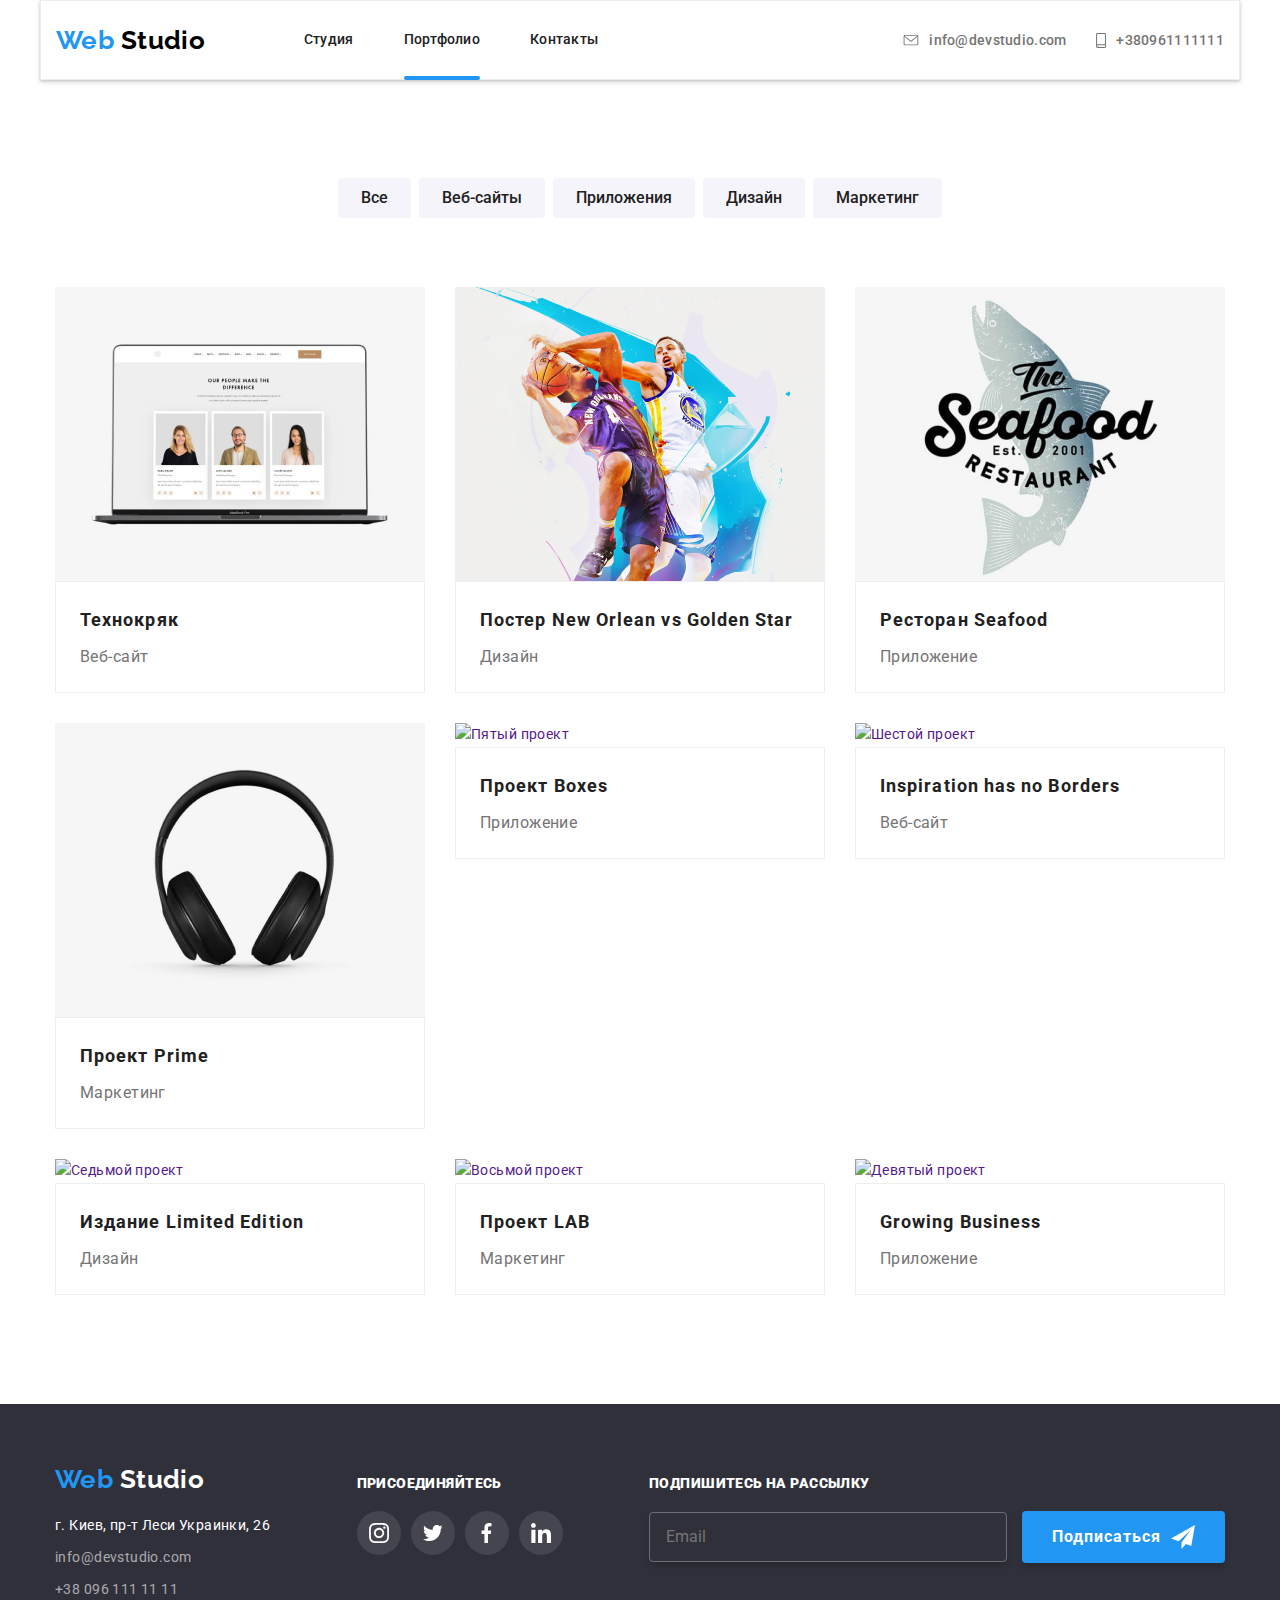
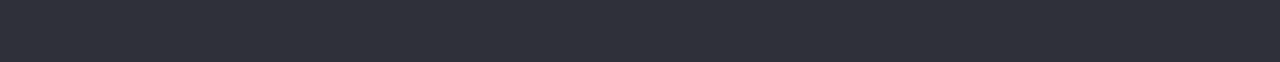
==== commit 900a54ef: "фотки добавлено в индекс" ====
--- a/portfolio.html
+++ b/portfolio.html
@@ -8,240 +8,498 @@
       href="https://fonts.googleapis.com/css2?family=Raleway:wght@700&family=Roboto:wght@400;500;700&display=swap"
       rel="stylesheet"
     />
-    <link
-      rel="stylesheet"
-      href="https://cdnjs.cloudflare.com/ajax/libs/modern-normalize/0.6.0/modern-normalize.css"
-    />
-    <link rel="stylesheet" href="./css/styles.css" />
+    <link rel="stylesheet" href="./css/main.min.css" />
   </head>
 
   <body>
     <!-- Шапка страницы с навигацией-->
     <header class="page-header">
       <div class="container header">
-        <nav class="header-nav">
-          <a class="logo" href="./index.html">
-            Web
-            <span class="studio">Studio</span>
-          </a>
-          <ul class="site-navigation">
-            <li class="item">
-              <a href="./index.html" class="link">Студия</a>
-            </li>
-            <li class="item">
-              <a href="./portfolio.html" class="link current">
-                Портфолио
-              </a>
-            </li>
-            <li class="item">
-              <a href="" class="link">Контакты</a>
-            </li>
-          </ul>
-        </nav>
-        <address class="header-address">
-          <ul class="site-contacts">
-            <li class="item">
-              <a href="mailto:info@devstudio.com" class="link mail">
-                <svg class="mails">
-                  <use href="./images/symbol-defs-second.svg#icon-mail"></use>
-                </svg>
-                info@devstudio.com
-              </a>
-            </li>
-            <li class="item">
-              <a href="tel:+380961111111" class="link phone">
-                <svg class="phones">
-                  <use
-                    href="./images/symbol-defs-second.svg#icon-smartphone"
-                  ></use>
-                </svg>
-                +380961111111
-              </a>
-            </li>
-          </ul>
-        </address>
+        <a class="logo" href="./index.html">
+          Web
+          <span class="in-header">Studio</span>
+        </a>
+        <button
+          data-menu-button
+          type="button"
+          class="menu-button"
+          aria-expanded="false"
+          aria-controls="header-menu"
+        >
+          <svg
+            width="20"
+            height="20"
+            aria-label="Переключатель на мобильное меню"
+          >
+            <use
+              class="menu-icon-close"
+              href="./images-hw8/symbol-defs3.svg#icon-close_mod2"
+            ></use>
+            <use
+              class="menu-icon"
+              href="./images-hw8/symbol-defs3.svg#icon-burger"
+            ></use>
+          </svg>
+        </button>
+        <div data-menu class="header-menu" id="header-menu">
+          <nav class="header-nav">
+            <ul class="site-navigation">
+              <li class="item">
+                <a href="./index.html" class="link">Студия</a>
+              </li>
+              <li class="item">
+                <a
+                  href="./portfolio.html"
+                  class="link current"
+                  aria-current="page"
+                  >Портфолио
+                </a>
+              </li>
+              <li class="item">
+                <a href="" class="link">Контакты</a>
+              </li>
+            </ul>
+          </nav>
+          <address class="header-address">
+            <ul class="site-contacts">
+              <li class="item">
+                <a href="mailto:info@devstudio.com" class="link">
+                  <svg class="header-icon" width="16" height="11">
+                    <use href="./images/symbol-defs-second.svg#icon-mail"></use>
+                  </svg>
+                  info@devstudio.com
+                </a>
+              </li>
+              <li class="item">
+                <a href="tel:+380961111111" class="link">
+                  <svg class="header-icon" width="10" height="15">
+                    <use
+                      href="./images/symbol-defs-second.svg#icon-smartphone"
+                    ></use>
+                  </svg>
+                  +380961111111
+                </a>
+              </li>
+            </ul>
+          </address>
+        </div>
       </div>
     </header>
     <!-- Уникальный контент страницы -->
-    <main class="main-section">
-      <div class="category-container">
-        <ul class="category">
-          <li class="category-items">
-            <button class="category-button" type="button">Все</button>
-          </li>
-          <li class="category-items">
-            <button class="category-button" type="button">Веб-сайты</button>
-          </li>
-          <li class="category-items">
-            <button class="category-button" type="button">Приложения</button>
-          </li>
-          <li class="category-items">
-            <button class="category-button" type="button">Дизайн</button>
-          </li>
-          <li class="category-items">
-            <button class="category-button" type="button">Маркетинг</button>
-          </li>
-        </ul>
-      </div>
-      <div class="container">
-        <ul class="portfolio-list">
-          <li class="portfolio-item">
-            <a class="portfolio-link" href="">
-              <div class="gallery">
-                <img src="./images/img1.jpg" alt="" width="370" class="img" />
-                <p class="description">
-                  Технокряк это современная площадка распространения
-                  коронавируса. Компании используют эту платформу для цифрового
-                  шпионажа и атак на защищённые сервера конкурентов.
-                </p>
-              </div>
-              <div class="subtitle-container">
-                <h2 class="subtitle">Технокряк</h2>
-                <p class="type">Веб-сайт</p>
-              </div>
-            </a>
-          </li>
-          <li class="portfolio-item">
-            <a class="portfolio-link" href="">
-              <div class="gallery">
-                <img src="./images/img2.jpg" alt="т" width="370" class="img" />
-                <p class="description">
-                  Технокряк это современная площадка распространения
-                  коронавируса. Компании используют эту платформу для цифрового
-                  шпионажа и атак на защищённые сервера конкурентов.
-                </p>
-              </div>
-              <div class="subtitle-container">
-                <h2 class="subtitle">Постер New Orlean vs Golden Star</h2>
-                <p class="type">Дизайн</p>
-              </div>
-            </a>
-          </li>
-          <li class="portfolio-item">
-            <a class="portfolio-link" href="">
-              <div class="gallery">
-                <img src="./images/img3.jpg" alt="" width="370" class="img" />
-                <p class="description">
-                  Технокряк это современная площадка распространения
-                  коронавируса. Компании используют эту платформу для цифрового
-                  шпионажа и атак на защищённые сервера конкурентов.
-                </p>
-              </div>
-              <div class="subtitle-container">
-                <h2 class="subtitle">Ресторан Seafood</h2>
-                <p class="type">Приложение</p>
-              </div>
-            </a>
-          </li>
-          <li class="portfolio-item">
-            <a class="portfolio-link" href="">
-              <div class="gallery">
-                <img src="./images/img4.jpg" alt="" width="370" class="img" />
-                <p class="description">
-                  Технокряк это современная площадка распространения
-                  коронавируса. Компании используют эту платформу для цифрового
-                  шпионажа и атак на защищённые сервера конкурентов.
-                </p>
-              </div>
-              <div class="subtitle-container">
-                <h2 class="subtitle">Проект Prime</h2>
-                <p class="type">Маркетинг</p>
-              </div>
-            </a>
-          </li>
-          <li class="portfolio-item">
-            <a class="portfolio-link" href="">
-              <div class="gallery">
-                <img src="./images/img5.jpg" alt="" width="370" class="img" />
-                <p class="description">
-                  Технокряк это современная площадка распространения
-                  коронавируса. Компании используют эту платформу для цифрового
-                  шпионажа и атак на защищённые сервера конкурентов.
-                </p>
-              </div>
-              <div class="subtitle-container">
-                <h2 class="subtitle">Проект Boxes</h2>
-                <p class="type">Приложение</p>
-              </div>
-            </a>
-          </li>
-          <li class="portfolio-item">
-            <a class="portfolio-link" href="">
-              <div class="gallery">
-                <img src="./images/img6.jpg" alt="" width="370" class="img" />
-                <p class="description">
-                  Технокряк это современная площадка распространения
-                  коронавируса. Компании используют эту платформу для цифрового
-                  шпионажа и атак на защищённые сервера конкурентов.
-                </p>
-              </div>
-              <div class="subtitle-container">
-                <h2 class="subtitle">Inspiration has no Borders</h2>
-                <p class="type">Веб-сайт</p>
-              </div>
-            </a>
-          </li>
-          <li class="portfolio-item">
-            <a class="portfolio-link" href="">
-              <div class="gallery">
-                <img src="./images/img7.jpg" alt="" width="370" class="img" />
-                <p class="description">
-                  Технокряк это современная площадка распространения
-                  коронавируса. Компании используют эту платформу для цифрового
-                  шпионажа и атак на защищённые сервера конкурентов.
-                </p>
-              </div>
-              <div class="subtitle-container">
-                <h2 class="subtitle">Издание Limited Edition</h2>
-                <p class="type">Дизайн</p>
-              </div>
-            </a>
-          </li>
-          <li class="portfolio-item">
-            <a class="portfolio-link" href="">
-              <div class="gallery">
-                <img src="./images/img8.jpg" alt="" width="370" class="img" />
-                <p class="description">
-                  Технокряк это современная площадка распространения
-                  коронавируса. Компании используют эту платформу для цифрового
-                  шпионажа и атак на защищённые сервера конкурентов.
-                </p>
-              </div>
-              <div class="subtitle-container">
-                <h2 class="subtitle">Проект LAB</h2>
-                <p class="type">Маркетинг</p>
-              </div>
-            </a>
-          </li>
-          <li class="portfolio-item">
-            <a class="portfolio-link" href="">
-              <div class="gallery">
-                <img src="./images/img9.jpg" alt="" width="370" class="img" />
-                <p class="description">
-                  Технокряк это современная площадка распространения
-                  коронавируса. Компании используют эту платформу для цифрового
-                  шпионажа и атак на защищённые сервера конкурентов.
-                </p>
-              </div>
-              <div class="subtitle-container">
-                <h2 class="subtitle">Growing Business</h2>
-                <p class="type">Приложение</p>
-              </div>
-            </a>
-          </li>
-        </ul>
-      </div>
+    <main>
+      <section class="main-section">
+        <div class="container">
+          <ul class="filter">
+            <li class="filter-items">
+              <button class="filter-button" type="button">Все</button>
+            </li>
+            <li class="filter-items">
+              <button class="filter-button" type="button">Веб-сайты</button>
+            </li>
+            <li class="filter-items">
+              <button class="filter-button" type="button">Приложения</button>
+            </li>
+            <li class="filter-items">
+              <button class="filter-button" type="button">Дизайн</button>
+            </li>
+            <li class="filter-items">
+              <button class="filter-button" type="button">Маркетинг</button>
+            </li>
+          </ul>
+          <h1 class="main-title visually-hidden">Галерея проектов</h1>
+
+          <ul class="portfolio-list">
+            <li class="portfolio-item">
+              <a class="portfolio-link" href="">
+                <div class="gallery-thumb">
+                  <picture>
+                    <source
+                      srcset="
+                        ./images-hw8/project1-370.webp    1x,
+                        ./images-hw8/project1-370@2x.webp 2x
+                      "
+                      type="image/media"
+                      media="(min-width: 1200px)"
+                    />
+                    <source
+                      srcset="
+                        ./images-hw8/project1-370.jpg    1x,
+                        ./images-hw8/project1-370@2x.jpg 2x
+                      "
+                      media="(min-width: 1200px)"
+                    />
+                    <source
+                      srcset="
+                        ./images-hw8/project1-354.webp    1x,
+                        ./images-hw8/project1-354@2x.webp 2x
+                      "
+                      type="image/media"
+                      media="(min-width: 768px)"
+                    />
+                    <source
+                      srcset="
+                        ./images-hw8/project1-354.jpg    1x,
+                        ./images-hw8/project1-354@2x.jpg 2x
+                      "
+                      media="(min-width: 768px)"
+                    />
+                    <source
+                      srcset="
+                        ./images-hw8/project1-450.webp    1x,
+                        ./images-hw8/project1-450@2x.webp 2x
+                      "
+                      type="image/media"
+                      media="(max-width: 767px)"
+                    />
+                    <source
+                      srcset="
+                        ./images-hw8/project1-450.jpg    1x,
+                        ./images-hw8/project1-450@2x.jpg 2x
+                      "
+                      media="(max-width: 767px)"
+                    />
+                    <img
+                      class="gallery-img"
+                      src="./images-hw8/project1-370.jpg"
+                      alt="first project"
+                      sizes="(min-width: 1200px) 33vw, (min-width: 768px) 50vw, (max-width: 767px) 90vw"
+                    />
+                  </picture>
+                  <p class="description">
+                    Технокряк это современная площадка распространения
+                    коронавируса. Компании используют эту платформу для
+                    цифрового шпионажа и атак на защищённые сервера конкурентов.
+                  </p>
+                </div>
+                <div class="subtitle-container">
+                  <h2 class="subtitle">Технокряк</h2>
+                  <p class="type">Веб-сайт</p>
+                </div>
+              </a>
+            </li>
+            <li class="portfolio-item">
+              <a class="portfolio-link" href="">
+                <div class="gallery-thumb">
+                  <picture>
+                    <source
+                      srcset="
+                        ./images-hw8/project2-370.webp    1x,
+                        ./images-hw8/project2-370@2x.webp 2x
+                      "
+                      type="image/media"
+                      media="(min-width: 1200px)"
+                    />
+                    <source
+                      srcset="
+                        ./images-hw8/project2-370.jpg    1x,
+                        ./images-hw8/project2-370@2x.jpg 2x
+                      "
+                      media="(min-width: 1200px)"
+                    />
+                    <source
+                      srcset="
+                        ./images-hw8/project2-354.webp    1x,
+                        ./images-hw8/project2-354@2x.webp 2x
+                      "
+                      type="image/media"
+                      media="(min-width: 768px)"
+                    />
+                    <source
+                      srcset="
+                        ./images-hw8/project2-354.jpg    1x,
+                        ./images-hw8/project2-354@2x.jpg 2x
+                      "
+                      media="(min-width: 768px)"
+                    />
+                    <source
+                      srcset="
+                        ./images-hw8/project2-450.webp    1x,
+                        ./images-hw8/project2-450@2x.webp 2x
+                      "
+                      type="image/media"
+                      media="(max-width: 767px)"
+                    />
+                    <source
+                      srcset="
+                        ./images-hw8/project2-450.jpg    1x,
+                        ./images-hw8/project2-450@2x.jpg 2x
+                      "
+                      media="(max-width: 767px)"
+                    />
+                    <img
+                      class="gallery-img"
+                      src="./images-hw8/project2-370.jpg"
+                      alt="second project"
+                      sizes="(min-width: 1200px) 33vw, (min-width: 768px) 50vw, (max-width: 767px) 90vw"
+                    />
+                  </picture>
+                  <p class="description">
+                    Технокряк это современная площадка распространения
+                    коронавируса. Компании используют эту платформу для
+                    цифрового шпионажа и атак на защищённые сервера конкурентов.
+                  </p>
+                </div>
+                <div class="subtitle-container">
+                  <h2 class="subtitle">Постер New Orlean vs Golden Star</h2>
+                  <p class="type">Дизайн</p>
+                </div>
+              </a>
+            </li>
+            <li class="portfolio-item">
+              <a class="portfolio-link" href="">
+                <div class="gallery-thumb">
+                  <picture>
+                    <source
+                      srcset="
+                        ./images-hw8/project3-370.webp    1x,
+                        ./images-hw8/project3-370@2x.webp 2x
+                      "
+                      type="image/media"
+                      media="(min-width: 1200px)"
+                    />
+                    <source
+                      srcset="
+                        ./images-hw8/project3-370.jpg    1x,
+                        ./images-hw8/project3-370@2x.jpg 2x
+                      "
+                      media="(min-width: 1200px)"
+                    />
+                    <source
+                      srcset="
+                        ./images-hw8/project3-354.webp    1x,
+                        ./images-hw8/project3-354@2x.webp 2x
+                      "
+                      type="image/media"
+                      media="(min-width: 768px)"
+                    />
+                    <source
+                      srcset="
+                        ./images-hw8/project3-354.jpg    1x,
+                        ./images-hw8/project3-354@2x.jpg 2x
+                      "
+                      media="(min-width: 768px)"
+                    />
+                    <source
+                      srcset="
+                        ./images-hw8/project3-450.webp    1x,
+                        ./images-hw8/project3-450@2x.webp 2x
+                      "
+                      type="image/media"
+                      media="(max-width: 767px)"
+                    />
+                    <source
+                      srcset="
+                        ./images-hw8/project3-450.jpg    1x,
+                        ./images-hw8/project3-450@2x.jpg 2x
+                      "
+                      media="(max-width: 767px)"
+                    />
+                    <img
+                      class="gallery-img"
+                      src="./images-hw8/project3-370.jpg"
+                      alt="third project"
+                      sizes="(min-width: 1200px) 33vw, (min-width: 768px) 50vw, (max-width: 767px) 90vw"
+                    />
+                  </picture>
+                  <p class="description">
+                    Технокряк это современная площадка распространения
+                    коронавируса. Компании используют эту платформу для
+                    цифрового шпионажа и атак на защищённые сервера конкурентов.
+                  </p>
+                </div>
+                <div class="subtitle-container">
+                  <h2 class="subtitle">Ресторан Seafood</h2>
+                  <p class="type">Приложение</p>
+                </div>
+              </a>
+            </li>
+            <li class="portfolio-item">
+              <a class="portfolio-link" href="">
+                <div class="gallery-thumb">
+                  <picture>
+                    <source
+                      srcset="
+                        ./images-hw8/project4-370.webp    1x,
+                        ./images-hw8/project4-370@2x.webp 2x
+                      "
+                      type="image/media"
+                      media="(min-width: 1200px)"
+                    />
+                    <source
+                      srcset="
+                        ./images-hw8/project4-370.jpg    1x,
+                        ./images-hw8/project4-370@2x.jpg 2x
+                      "
+                      media="(min-width: 1200px)"
+                    />
+                    <source
+                      srcset="
+                        ./images-hw8/project4-354.webp    1x,
+                        ./images-hw8/project4-354@2x.webp 2x
+                      "
+                      type="image/media"
+                      media="(min-width: 768px)"
+                    />
+                    <source
+                      srcset="
+                        ./images-hw8/project4-354.jpg    1x,
+                        ./images-hw8/project4-354@2x.jpg 2x
+                      "
+                      media="(min-width: 768px)"
+                    />
+                    <source
+                      srcset="
+                        ./images-hw8/project4-450.webp    1x,
+                        ./images-hw8/project4-450@2x.webp 2x
+                      "
+                      type="image/media"
+                      media="(max-width: 767px)"
+                    />
+                    <source
+                      srcset="
+                        ./images-hw8/project4-450.jpg    1x,
+                        ./images-hw8/project4-450@2x.jpg 2x
+                      "
+                      media="(max-width: 767px)"
+                    />
+                    <img
+                      class="gallery-img"
+                      src="./images-hw8/project4-370.jpg"
+                      alt="fourth project"
+                      sizes="(min-width: 1200px) 33vw, (min-width: 768px) 50vw, (max-width: 767px) 90vw"
+                    />
+                  </picture>
+                  <p class="description">
+                    Технокряк это современная площадка распространения
+                    коронавируса. Компании используют эту платформу для
+                    цифрового шпионажа и атак на защищённые сервера конкурентов.
+                  </p>
+                </div>
+                <div class="subtitle-container">
+                  <h2 class="subtitle">Проект Prime</h2>
+                  <p class="type">Маркетинг</p>
+                </div>
+              </a>
+            </li>
+            <li class="portfolio-item">
+              <a class="portfolio-link" href="">
+                <div class="gallery-thumb">
+                  <img
+                    class="gallery-img"
+                    src="./images/img5.jpg"
+                    alt="Пятый проект"
+                    width="370"
+                  />
+                  <p class="description">
+                    Технокряк это современная площадка распространения
+                    коронавируса. Компании используют эту платформу для
+                    цифрового шпионажа и атак на защищённые сервера конкурентов.
+                  </p>
+                </div>
+                <div class="subtitle-container">
+                  <h2 class="subtitle">Проект Boxes</h2>
+                  <p class="type">Приложение</p>
+                </div>
+              </a>
+            </li>
+            <li class="portfolio-item">
+              <a class="portfolio-link" href="">
+                <div class="gallery-thumb">
+                  <img
+                    class="gallery-img"
+                    src="./images/img6.jpg"
+                    alt="Шестой проект"
+                    width="370"
+                  />
+                  <p class="description">
+                    Технокряк это современная площадка распространения
+                    коронавируса. Компании используют эту платформу для
+                    цифрового шпионажа и атак на защищённые сервера конкурентов.
+                  </p>
+                </div>
+                <div class="subtitle-container">
+                  <h2 class="subtitle">Inspiration has no Borders</h2>
+                  <p class="type">Веб-сайт</p>
+                </div>
+              </a>
+            </li>
+            <li class="portfolio-item">
+              <a class="portfolio-link" href="">
+                <div class="gallery-thumb">
+                  <img
+                    class="gallery-img"
+                    src="./images/img7.jpg"
+                    alt="Седьмой проект"
+                    width="370"
+                  />
+                  <p class="description">
+                    Технокряк это современная площадка распространения
+                    коронавируса. Компании используют эту платформу для
+                    цифрового шпионажа и атак на защищённые сервера конкурентов.
+                  </p>
+                </div>
+                <div class="subtitle-container">
+                  <h2 class="subtitle">Издание Limited Edition</h2>
+                  <p class="type">Дизайн</p>
+                </div>
+              </a>
+            </li>
+            <li class="portfolio-item">
+              <a class="portfolio-link" href="">
+                <div class="gallery-thumb">
+                  <img
+                    class="gallery-img"
+                    src="./images/img8.jpg"
+                    alt="Восьмой проект"
+                    width="370"
+                  />
+                  <p class="description">
+                    Технокряк это современная площадка распространения
+                    коронавируса. Компании используют эту платформу для
+                    цифрового шпионажа и атак на защищённые сервера конкурентов.
+                  </p>
+                </div>
+                <div class="subtitle-container">
+                  <h2 class="subtitle">Проект LAB</h2>
+                  <p class="type">Маркетинг</p>
+                </div>
+              </a>
+            </li>
+            <li class="portfolio-item">
+              <a class="portfolio-link" href="">
+                <div class="gallery-thumb">
+                  <img
+                    class="gallery-img"
+                    src="./images/img9.jpg"
+                    alt="Девятый проект"
+                    width="370"
+                  />
+                  <p class="description">
+                    Технокряк это современная площадка распространения
+                    коронавируса. Компании используют эту платформу для
+                    цифрового шпионажа и атак на защищённые сервера конкурентов.
+                  </p>
+                </div>
+                <div class="subtitle-container">
+                  <h2 class="subtitle">Growing Business</h2>
+                  <p class="type">Приложение</p>
+                </div>
+              </a>
+            </li>
+          </ul>
+        </div>
+      </section>
     </main>
     <!-- Подвал страницы -->
     <footer>
       <div class="container for-footer">
         <div class="container-address">
-          <a class="logo for-footer" href="./index.html">
+          <a class="logo" href="./index.html">
             Web
             <span class="in-footer">Studio</span>
           </a>
           <address class="address-box">
-            <ul class="address-footer">
+            <ul class="address-links">
               <li class="address-item">
                 <a class="address" href="https://goo.gl/maps/L6xQnXcVUkstuExL9"
                   >г. Киев, пр-т Леси Украинки, 26
@@ -260,31 +518,31 @@
         </div>
         <div class="container-social">
           <span class="footer-text"><b>присоединяйтесь</b></span>
-          <ul class="footer social-links">
+          <ul class="social-list">
             <li class="social-item">
               <a class="social-links" href="https://www.instagram.com/">
-                <svg class="footer-insta" width="20" height="20">
+                <svg class="social-icon" width="20" height="20">
                   <use href="./images/symbol-defs.svg#icon-instagram"></use>
                 </svg>
               </a>
             </li>
             <li class="social-item">
               <a class="social-links" href="https://twitter.com/">
-                <svg class="footer-twitter" width="20" height="20">
+                <svg class="social-icon" width="20" height="20">
                   <use href="./images/symbol-defs.svg#icon-twitter"></use>
                 </svg>
               </a>
             </li>
             <li class="social-item">
               <a class="social-links" href="https://www.facebook.com/">
-                <svg class="footer-facebook" width="20" height="20">
+                <svg class="social-icon" width="20" height="20">
                   <use href="./images/symbol-defs.svg#icon-facebook"></use>
                 </svg>
               </a>
             </li>
             <li class="social-item">
               <a class="social-links" href="https://www.linkedin.com/">
-                <svg class="footer-linkedin" width="20" height="20">
+                <svg class="social-icon" width="20" height="20">
                   <use href="./images/symbol-defs.svg#icon-linkedin"></use>
                 </svg>
               </a>
@@ -292,30 +550,28 @@
           </ul>
         </div>
         <div class="container-form">
+          <span class="footer-text"><b>Подпишитесь на рассылку</b></span>
           <form class="footer-form">
             <label class="footer-form-field">
-              <span class="footer-text">
-                <b>Подпишитесь на рассылку</b>
-              </span>
               <input
                 type="email"
                 class="footer-form-input"
                 name="name"
                 placeholder="Email"
               />
+              <!-- <span class="footer-form-label">Email</span> -->
             </label>
-            <button class="button primary">
+            <button type="submit" class="button-primary">
               Подписаться
-              <svg class="icon-send">
+              <svg class="subscribe-icon" width="24" height="24">
                 <use href="./images/symbol-defs.svg#icon-iconsend"></use>
               </svg>
             </button>
           </form>
         </div>
       </div>
-      <div class="container-developed">
-        <p class="developed-by">2020 | Developed by GoIT Students</p>
-      </div>
     </footer>
+    <script src="./js/modal.js"></script>
+    <script src="./js/menu.js"></script>
   </body>
 </html>
--- a/css/main.min.css
+++ b/css/main.min.css
@@ -0,0 +1,3 @@
+/*! modern-normalize v0.7.0 | MIT License | https://github.com/sindresorhus/modern-normalize */*,*::before,*::after{-webkit-box-sizing:border-box;box-sizing:border-box}:root{-moz-tab-size:4;-o-tab-size:4;tab-size:4}html{line-height:1.15;-webkit-text-size-adjust:100%}body{margin:0}body{font-family:system-ui,-apple-system,"Segoe UI",Roboto,Helvetica,Arial,sans-serif,"Apple Color Emoji","Segoe UI Emoji"}hr{height:0}abbr[title]{-webkit-text-decoration:underline dotted;text-decoration:underline dotted}b,strong{font-weight:bolder}code,kbd,samp,pre{font-family:ui-monospace, SFMono-Regular, Consolas, "Liberation Mono", Menlo,+ monospace;font-size:1em}small{font-size:80%}sub,sup{font-size:75%;line-height:0;position:relative;vertical-align:baseline}sub{bottom:-0.25em}sup{top:-0.5em}button,input,optgroup,select,textarea{font-family:inherit;font-size:100%;line-height:1.15;margin:0}button,select{text-transform:none}button,[type="button"],[type="reset"],[type="submit"]{-webkit-appearance:button}button::-moz-focus-inner,[type="button"]::-moz-focus-inner,[type="reset"]::-moz-focus-inner,[type="submit"]::-moz-focus-inner{border-style:none;padding:0}button:-moz-focusring,[type="button"]:-moz-focusring,[type="reset"]:-moz-focusring,[type="submit"]:-moz-focusring{outline:1px dotted ButtonText}legend{padding:0}progress{vertical-align:baseline}[type="number"]::-webkit-inner-spin-button,[type="number"]::-webkit-outer-spin-button{height:auto}[type="search"]{-webkit-appearance:textfield;outline-offset:-2px}[type="search"]::-webkit-search-decoration{-webkit-appearance:none}::-webkit-file-upload-button{-webkit-appearance:button;font:inherit}summary{display:list-item}body{font-family:Roboto,sans-serif;font-style:normal;font-weight:400;font-size:14px;line-height:1.71;letter-spacing:0.03em}.container{margin:0 auto;padding-left:15px;padding-right:15px}@media screen and (min-width: 480px){.container{width:480px}}@media screen and (min-width: 768px){.container{width:768px}}@media screen and (min-width: 1200px){.container{width:1200px}}.visually-hidden{position:absolute;white-space:nowrap;width:1px;height:1px;overflow:hidden;border:0;padding:0;clip:rect(0 0 0 0);-webkit-clip-path:inset(50%);clip-path:inset(50%);margin:-1px}body.modal-open{overflow:hidden}img{display:block;max-width:100%;height:auto}.page-header{position:relative;height:60px;z-index:100}@media screen and (min-width: 480px){.page-header{width:480px}}@media screen and (min-width: 768px){.page-header{width:768px;height:80px;margin-left:auto;margin-right:auto}}@media screen and (min-width: 1200px){.page-header{width:1200px}}@media screen and (max-width: 768px){.header-address{margin-top:60px}}@media screen and (min-width: 768px){.header-address{margin-left:84px}}@media screen and (min-width: 1200px){.header-address{-webkit-box-align:center;-ms-flex-align:center;align-items:center;margin-left:305px}}.site-contacts{list-style-type:none;margin-top:0;margin-bottom:0;padding-left:0}@media screen and (min-width: 1200px){.site-contacts{display:-webkit-box;display:-ms-flexbox;display:flex}}@media screen and (max-width: 768px){.site-contacts .item:not(:first-child){margin-top:16px}}@media screen and (min-width: 768px){.site-contacts .item:not(:first-child){margin-top:10px}}@media screen and (min-width: 1200px){.site-contacts .item:not(:first-child){margin-top:0;margin-left:30px}}.site-contacts .link{display:-webkit-box;display:-ms-flexbox;display:flex;-webkit-box-align:center;-ms-flex-align:center;align-items:center;font-size:18px;font-style:normal;font-weight:500;line-height:1.14;letter-spacing:0.02em;text-decoration:none;color:#757575;-webkit-transition:color 250ms cubic-bezier(0.4, 0, 0.2, 1);transition:color 250ms cubic-bezier(0.4, 0, 0.2, 1)}@media screen and (max-width: 768px){.site-contacts .link{-webkit-box-pack:center;-ms-flex-pack:center;justify-content:center}}@media screen and (min-width: 768px){.site-contacts .link{font-size:12px;line-height:1.16}}@media screen and (min-width: 1200px){.site-contacts .link{font-size:14px}}.site-contacts .link:hover,.site-contacts .link:focus{color:#2196f3}.header-icon{fill:currentColor;margin-right:10px}.menu-button{display:-webkit-inline-box;display:-ms-inline-flexbox;display:inline-flex;margin:0;padding:10px;border:none;background-color:transparent;color:#212121;-webkit-transition:color 250ms cubic-bezier(0.4, 0, 0.2, 1);transition:color 250ms cubic-bezier(0.4, 0, 0.2, 1)}@media screen and (min-width: 768px){.menu-button{display:none}}.menu-button .menu-icon-close{display:none}.menu-button .menu-icon{display:block}.menu-button.is-open .menu-icon-close{display:block}.menu-button.is-open .menu-icon{display:none}.menu-button:hover,.menu-button:focus{color:#2196f3}.menu-icon,.menu-icon-close{fill:currentColor}@media screen and (max-width: 768px){.header-menu{position:absolute;z-index:100;background-color:#fff;top:100%;left:0;right:0;-webkit-transform:translate(0, -200%);transform:translate(0, -200%);-webkit-transition:-webkit-transform 250ms cubic-bezier(0.4, 0, 0.2, 1);transition:-webkit-transform 250ms cubic-bezier(0.4, 0, 0.2, 1);transition:transform 250ms cubic-bezier(0.4, 0, 0.2, 1);transition:transform 250ms cubic-bezier(0.4, 0, 0.2, 1), -webkit-transform 250ms cubic-bezier(0.4, 0, 0.2, 1);border-bottom:1px solid #ececec;border-top:1px solid #ececec;-webkit-box-shadow:0px 1px 3px rgba(0,0,0,0.16),0px 2px 4px rgba(0,0,0,0.08),0px 4px 8px rgba(0,0,0,0.04);box-shadow:0px 1px 3px rgba(0,0,0,0.16),0px 2px 4px rgba(0,0,0,0.08),0px 4px 8px rgba(0,0,0,0.04);padding-top:60px;padding-bottom:60px;padding-left:15px;padding-right:15px}}.header-menu.is-open{-webkit-transform:translate(0, 0);transform:translate(0, 0)}@media screen and (min-width: 768px){.header-menu{display:-webkit-box;display:-ms-flexbox;display:flex;-webkit-box-align:center;-ms-flex-align:center;align-items:center}}.logo{font-family:Raleway,sans-serif;font-style:normal;font-weight:700;font-size:24px;line-height:1.19;color:#2196f3;text-decoration:none}@media screen and (min-width: 1200px){.logo{font-size:26px}}.logo .in-header{color:#000000}.logo .in-footer{color:#fff}.container.header{position:fixed;top:0;left:0;right:0;background-color:#fff;border:1px solid #ececec;-webkit-box-shadow:0px 1px 3px rgba(0,0,0,0.16),0px 2px 4px rgba(0,0,0,0.08),0px 4px 8px rgba(0,0,0,0.04);box-shadow:0px 1px 3px rgba(0,0,0,0.16),0px 2px 4px rgba(0,0,0,0.08),0px 4px 8px rgba(0,0,0,0.04);display:-webkit-box;display:-ms-flexbox;display:flex;-webkit-box-align:center;-ms-flex-align:center;align-items:center;-webkit-box-pack:justify;-ms-flex-pack:justify;justify-content:space-between}@media screen and (max-width: 768px){.container.header{height:60px;padding-top:10px}}@media screen and (min-width: 768px){.container.header{position:static;height:80px;padding-top:21px;padding-bottom:21px;text-align:center}}.container.for-footer{padding:60px 15px}@media screen and (min-width: 480px){.container.for-footer{width:480px}}@media screen and (min-width: 768px){.container.for-footer{width:768px;display:-webkit-box;display:-ms-flexbox;display:flex;-ms-flex-wrap:wrap;flex-wrap:wrap;-webkit-box-align:baseline;-ms-flex-align:baseline;align-items:baseline;-ms-flex-pack:distribute;justify-content:space-around}}@media screen and (min-width: 1200px){.container.for-footer{width:1200px;display:-webkit-box;display:-ms-flexbox;display:flex;-webkit-box-align:baseline;-ms-flex-align:baseline;align-items:baseline;-webkit-box-pack:justify;-ms-flex-pack:justify;justify-content:space-between}}.header-nav{-webkit-box-align:center;-ms-flex-align:center;align-items:center}@media screen and (min-width: 768px){.header-nav{display:-webkit-box;display:-ms-flexbox;display:flex;-ms-flex-wrap:wrap;flex-wrap:wrap}}.site-navigation{list-style-type:none;text-align:center;margin-top:0;margin-bottom:0;padding-left:0}@media screen and (min-width: 768px){.site-navigation{display:-webkit-box;display:-ms-flexbox;display:flex}}@media screen and (max-width: 768px){.site-navigation .item:not(:first-child){margin-top:40px}}@media screen and (min-width: 768px){.site-navigation .item:not(:first-child){margin-left:50px}}.site-navigation .link{position:relative;display:inline-block;font-size:18px;font-weight:500;line-height:1.16;letter-spacing:0.02em;text-decoration:none;color:#212121;-webkit-transition:color 250ms cubic-bezier(0.4, 0, 0.2, 1);transition:color 250ms cubic-bezier(0.4, 0, 0.2, 1)}@media screen and (max-width: 768px){.site-navigation .link{padding-bottom:8px}}@media screen and (min-width: 768px){.site-navigation .link{font-size:14px;line-height:1.14;padding-top:32px;padding-bottom:32px}}.site-navigation .link:hover,.site-navigation .link:focus{color:#2196f3}.site-navigation .current::after{content:'';position:absolute;display:inline-block;bottom:0;left:0;height:4px;width:100%;border-radius:2px;background-color:#2196f3}.section{padding-top:60px;padding-bottom:60px}@media screen and (min-width: 1200px){.section{padding-top:94px;padding-bottom:94px}}.section.team-section{background:#f5f4fa}.section.our-work{display:none}@media screen and (min-width: 1200px){.section.our-work{display:block}}.section-title{font-weight:700;font-size:36px;line-height:1.16;text-align:center;color:#212121;margin-top:0;margin-bottom:0}.section-subtitle{font-weight:700;font-size:14px;line-height:1.14;text-transform:uppercase;color:#212121;margin-top:30px;margin-bottom:0;text-align:center}@media screen and (min-width: 768px){.section-subtitle{text-align:start}}@media screen and (min-width: 1200px){.section-subtitle{text-align:start}}.features{color:#757575;margin-top:10px;margin-bottom:0}.section-subtitle.work{position:absolute;bottom:0;left:0;width:100%;color:#fff;background:rgba(47,48,58,0.8);text-align:center;padding-top:27px;padding-bottom:27px;margin-top:0;margin-bottom:0}.section-subtitle.team{font-weight:500;font-size:16px;line-height:1.18;text-align:center;text-transform:none;color:#212121}.section-list{list-style:none;padding-left:0;margin:-15px}@media screen and (min-width: 768px){.section-list{display:-webkit-box;display:-ms-flexbox;display:flex;-ms-flex-wrap:wrap;flex-wrap:wrap;margin:-15px}}@media screen and (min-width: 1200px){.section-list{display:-webkit-box;display:-ms-flexbox;display:flex;-ms-flex-wrap:wrap;flex-wrap:wrap;margin:-15px}}.section-list .item{text-align:start;display:block;margin:15px}@media screen and (min-width: 768px){.section-list .item{width:450px}}@media screen and (min-width: 768px){.section-list .item{width:calc((100% - 4 * 15px) / 2)}}@media screen and (min-width: 1200px){.section-list .item{width:calc((100% - 8 * 15px) / 4)}}.section-list .work-item{position:relative;width:370px;text-align:start;display:block}@media screen and (min-width: 1200px){.section-list .work-item{width:calc((100% - 6 * 15px) / 3);margin:15px}}.section-list .link{text-decoration:none;display:block;-webkit-transition:color 250ms cubic-bezier(0.4, 0, 0.2, 1);transition:color 250ms cubic-bezier(0.4, 0, 0.2, 1)}.section-list .link:hover,.section-list .link:focus{color:#2196f3}.works .section-list{list-style:none;display:-webkit-box;display:-ms-flexbox;display:flex;padding-left:0;margin-bottom:0;margin:-15px;margin-top:50px}.team .section-list{list-style:none;padding-left:0;margin-top:30px;margin-bottom:0}@media screen and (min-width: 768px){.team .section-list{display:-webkit-box;display:-ms-flexbox;display:flex;-ms-flex-wrap:wrap;flex-wrap:wrap;margin:-15px;margin-top:30px}}@media screen and (min-width: 1200px){.team .section-list{display:-webkit-box;display:-ms-flexbox;display:flex;-ms-flex-wrap:wrap;flex-wrap:wrap;margin:-15px;margin-top:50px}}.clients .section-list{list-style:none;display:-webkit-box;display:-ms-flexbox;display:flex;-ms-flex-wrap:wrap;flex-wrap:wrap;padding-left:0;margin:-15px;margin-top:30px;margin-bottom:0}@media screen and (min-width: 768px){.clients .section-list{display:-webkit-box;display:-ms-flexbox;display:flex;-ms-flex-wrap:wrap;flex-wrap:wrap;margin:-15px;margin-top:30px}}@media screen and (min-width: 1200px){.clients .section-list{display:-webkit-box;display:-ms-flexbox;display:flex;-ms-flex-wrap:wrap;flex-wrap:wrap;margin:-15px;margin-top:50px}}.work-img{display:block}.for-clients .item{display:block;margin:15px;width:calc((100% - 4 * 15px) / 2)}@media screen and (min-width: 768px){.for-clients .item{width:calc((100% - 6 * 15px) / 3)}}@media screen and (min-width: 1200px){.for-clients .item{width:calc((100% - 12 * 15px) / 6)}}.for-clients .link{color:#afb1b8;display:-webkit-box;display:-ms-flexbox;display:flex;-webkit-box-align:center;-ms-flex-align:center;align-items:center;-webkit-box-pack:center;-ms-flex-pack:center;justify-content:center;height:90px;border:1px solid #afb1b8;border-radius:4px;-webkit-transition:border-color 250ms cubic-bezier(0.4, 0, 0.2, 1);transition:border-color 250ms cubic-bezier(0.4, 0, 0.2, 1);-webkit-transition:color 250ms cubic-bezier(0.4, 0, 0.2, 1);transition:color 250ms cubic-bezier(0.4, 0, 0.2, 1)}.for-clients .link:hover,.for-clients .link:focus{border:1px solid #2196f3}@media screen and (min-width: 480px){.for-clients .link{width:210px}}@media screen and (min-width: 768px){.for-clients .link{width:226px}}@media screen and (min-width: 1200px){.for-clients .link{width:170px}}.clients-icon{fill:currentColor}.mate{list-style:none;display:-webkit-inline-box;display:-ms-inline-flexbox;display:inline-flex;padding-left:0;margin-top:16px;-webkit-box-pack:center;-ms-flex-pack:center;justify-content:center;min-width:206px;height:44px}.mate .mate-item:not(:first-child){margin-left:10px}.teams.item{display:block;padding-bottom:24px;text-align:center;background-color:#fff;-webkit-box-align:center;-ms-flex-align:center;align-items:center;-webkit-box-shadow:0px 2px 1px rgba(0,0,0,0.2),0px 1px 1px rgba(0,0,0,0.14),0px 1px 3px rgba(0,0,0,0.12);box-shadow:0px 2px 1px rgba(0,0,0,0.2),0px 1px 1px rgba(0,0,0,0.14),0px 1px 3px rgba(0,0,0,0.12);border-radius:0px 0px 4px 4px;margin:15px}@media screen and (min-width: 480px){.teams.item{width:450px}}@media screen and (min-width: 768px){.teams.item{width:calc((100% - 4 * 15px) / 2)}}@media screen and (min-width: 1200px){.teams.item{width:calc((100% - 8 * 15px) / 4)}}.mate-item{min-width:44px}.position{font-size:16px;line-height:1.18;text-align:center;color:#757575;margin-top:10px;margin-bottom:0}@media screen and (max-width: 1200px){.main-section{padding-top:60px;padding-bottom:60px}}@media screen and (min-width: 1200px){.main-section{padding-top:94px;padding-bottom:94px}}.icon-container{display:block;width:450px;height:120px;background:#f5f4fa;border-radius:4px}@media screen and (max-width: 480px){.icon-container{display:-webkit-box;display:-ms-flexbox;display:flex;-webkit-box-pack:center;-ms-flex-pack:center;justify-content:center;width:100%;-webkit-box-align:center;-ms-flex-align:center;align-items:center}}@media screen and (min-width: 480px){.icon-container{padding:25px 190px}}@media screen and (min-width: 768px){.icon-container{width:354px;padding:25px 142px}}@media screen and (min-width: 1200px){.icon-container{width:270px;padding:25px 100px}}.subtitle-container{padding:20px 24px;border:1px solid #eeeeee}.hero{text-align:center;max-width:1600px;height:auto;margin-left:auto;margin-right:auto;padding-top:118px;padding-bottom:118px;background-image:-webkit-gradient(linear, left top, right top, from(rgba(47,48,58,0.8)), to(rgba(47,48,58,0.8))),url("../images-hw8/Header-480.jpg");background-image:linear-gradient(to right, rgba(47,48,58,0.8), rgba(47,48,58,0.8)),url("../images-hw8/Header-480.jpg");background-size:cover;background-repeat:no-repeat;background-position:center}@media screen and (max-width: 480px) and (min-device-pixel-ratio: 2), screen and (max-width: 480px) and (-webkit-min-device-pixel-ratio: 2), screen and (max-width: 480px) and (min-resolution: 192dpi), screen and (max-width: 480px) and (min-resolution: 2dppx){.hero{background-image:-webkit-gradient(linear, left top, right top, from(rgba(47,48,58,0.8)), to(rgba(47,48,58,0.8))),url("../images-hw8/Header-468@2x.jpg");background-image:linear-gradient(to right, rgba(47,48,58,0.8), rgba(47,48,58,0.8)),url("../images-hw8/Header-468@2x.jpg")}}@media screen and (max-width: 768px){.hero{background-image:-webkit-gradient(linear, left top, right top, from(rgba(47,48,58,0.8)), to(rgba(47,48,58,0.8))),url("../images-hw8/Header-768.jpg");background-image:linear-gradient(to right, rgba(47,48,58,0.8), rgba(47,48,58,0.8)),url("../images-hw8/Header-768.jpg")}}@media screen and (max-width: 768px) and (min-device-pixel-ratio: 2), screen and (max-width: 768px) and (-webkit-min-device-pixel-ratio: 2), screen and (max-width: 768px) and (min-resolution: 192dpi), screen and (max-width: 768px) and (min-resolution: 2dppx){.hero{background-image:-webkit-gradient(linear, left top, right top, from(rgba(47,48,58,0.8)), to(rgba(47,48,58,0.8))),url("../images-hw8/Header-768@2x.jpg");background-image:linear-gradient(to right, rgba(47,48,58,0.8), rgba(47,48,58,0.8)),url("../images-hw8/Header-768@2x.jpg")}}@media screen and (min-width: 769px){.hero{background-image:-webkit-gradient(linear, left top, right top, from(rgba(47,48,58,0.8)), to(rgba(47,48,58,0.8))),url("../images-hw8/header-1600.jpg");background-image:linear-gradient(to right, rgba(47,48,58,0.8), rgba(47,48,58,0.8)),url("../images-hw8/header-1600.jpg");padding-top:200px;padding-bottom:200px}}@media screen and (min-width: 769px) and (min-device-pixel-ratio: 2), screen and (min-width: 769px) and (-webkit-min-device-pixel-ratio: 2), screen and (min-width: 769px) and (min-resolution: 192dpi), screen and (min-width: 769px) and (min-resolution: 2dppx){.hero{background-image:-webkit-gradient(linear, left top, right top, from(rgba(47,48,58,0.8)), to(rgba(47,48,58,0.8))),url("../images-hw8/header@2x.jpg");background-image:linear-gradient(to right, rgba(47,48,58,0.8), rgba(47,48,58,0.8)),url("../images-hw8/header@2x.jpg")}}.hero-title{font-weight:900;font-size:26px;line-height:1.61;letter-spacing:0.06em;text-transform:uppercase;margin-top:0;margin-bottom:30px;color:#fff}@media screen and (min-width: 1200px){.hero-title{font-size:44px;line-height:1.36}}.button-primary{display:-webkit-inline-box;display:-ms-inline-flexbox;display:inline-flex;font-weight:700;font-size:16px;line-height:1.87;-webkit-box-align:center;-ms-flex-align:center;align-items:center;-webkit-box-pack:center;-ms-flex-pack:center;justify-content:center;letter-spacing:0.06em;text-decoration:none;min-width:200px;padding:10px 29px;border:1px solid transparent;border-radius:4px;-webkit-box-shadow:0px 4px 4px rgba(0,0,0,0.15);box-shadow:0px 4px 4px rgba(0,0,0,0.15);color:#fff;background-color:#2196f3}.footer-form .button-primary{margin-top:20px}@media screen and (min-width: 1200px){.footer-form .button-primary{margin-left:12px;margin-top:0}}.form .button-primary{margin-top:30px}.subscribe-icon{fill:currentColor;margin-left:10px}.filter-button{font-weight:500;font-size:16px;line-height:1.62;text-align:center;border:1px solid transparent;border-radius:4px;padding:6px 22px;color:#212121;background-color:#f5f4fa;-webkit-transition:color 250ms cubic-bezier(0.4, 0, 0.2, 1),background-color 250ms cubic-bezier(0.4, 0, 0.2, 1);transition:color 250ms cubic-bezier(0.4, 0, 0.2, 1),background-color 250ms cubic-bezier(0.4, 0, 0.2, 1)}.filter-button:hover,.filter-button:focus{color:#fff;background-color:#2196f3}.button-close{position:absolute;top:8px;right:8px;width:30px;height:30px;display:-webkit-box;display:-ms-flexbox;display:flex;-webkit-box-align:center;-ms-flex-align:center;align-items:center;-webkit-box-pack:center;-ms-flex-pack:center;justify-content:center;background-color:#fff;border:none;border-radius:50%;border:1px solid rgba(0,0,0,0.1);color:#000000}.button-close:hover,.button-close:focus{color:#2196f3}.icon-close{fill:currentColor}footer{background:#2f303a}.container-address{text-align:center;min-width:69px}@media screen and (min-width: 1200px){.container-address{display:-webkit-box;display:-ms-flexbox;display:flex;-webkit-box-orient:vertical;-webkit-box-direction:normal;-ms-flex-direction:column;flex-direction:column;text-align:start}}.address-box{margin-top:20px}.address-links{font-style:normal;line-height:1.71;list-style-type:none;text-decoration:none;text-align:center;padding-left:0;margin-bottom:0;margin-top:0}@media screen and (min-width: 1200px){.address-links{text-align:start}}.address-links .link{text-decoration:none;color:rgba(255,255,255,0.6)}.address-item:not(:first-child){margin-top:8px}.address{text-decoration:none;color:#fff}.container-social{min-width:206px;margin-top:60px}@media screen and (min-width: 768px){.container-social{margin-top:0}}@media screen and (min-width: 1200px){.container-social{display:-webkit-box;display:-ms-flexbox;display:flex;-webkit-box-orient:vertical;-webkit-box-direction:normal;-ms-flex-direction:column;flex-direction:column}}.container-form{margin-right:auto;margin-left:auto;padding-top:60px}@media screen and (min-width: 1200px){.container-form{margin-right:0;margin-left:0;min-width:570px;padding-top:0}}.footer-text{display:block;font-weight:700;line-height:1.14;text-align:center;text-transform:uppercase;color:#fff}@media screen and (min-width: 1200px){.footer-text{text-align:left}}.footer-form{margin-top:20px;text-align:center}@media screen and (min-width: 768px){.footer-form{text-align:center}}@media screen and (min-width: 1200px){.footer-form{text-align:start}}.footer-form-input{height:50px;font-size:16px;line-height:1.25;padding:15px 16px;background-color:transparent;color:rgba(255,255,255,0.6);border:1px solid rgba(255,255,255,0.3);-webkit-box-shadow:0px 4px 4px rgba(0,0,0,0.15);box-shadow:0px 4px 4px rgba(0,0,0,0.15);border-radius:4px}@media screen and (max-width: 768px){.footer-form-input{display:block;margin-left:auto;margin-right:auto;width:100%}}@media screen and (min-width: 480px){.footer-form-input{display:block;margin-left:auto;margin-right:auto}}@media screen and (min-width: 768px){.footer-form-input{display:block;margin-left:auto;margin-right:auto;width:450px}}@media screen and (min-width: 1200px){.footer-form-input{display:inline-block;margin-left:0;margin-right:0;width:358px}}.social-list{min-width:206px;height:44px;list-style:none;text-decoration:none;padding-left:0;margin-top:20px;margin-bottom:0;display:-webkit-box;display:-ms-flexbox;display:flex;-webkit-box-pack:center;-ms-flex-pack:center;justify-content:center}.social-list .social-links{background-color:rgba(255,255,255,0.1);color:#fff;-webkit-transition:background-color 250ms cubic-bezier(0.4, 0, 0.2, 1);transition:background-color 250ms cubic-bezier(0.4, 0, 0.2, 1)}.social-list .social-item:not(:first-child){margin-left:10px}.social-list .social-links:hover,.social-list .social-links:focus{background-color:#2196f3}.social-links{display:-webkit-box;display:-ms-flexbox;display:flex;-webkit-box-align:center;-ms-flex-align:center;align-items:center;-webkit-box-pack:center;-ms-flex-pack:center;justify-content:center;border:none;width:44px;height:44px;border-radius:50%;color:#afb1b8;-webkit-transition:color 250ms cubic-bezier(0.4, 0, 0.2, 1);transition:color 250ms cubic-bezier(0.4, 0, 0.2, 1);-webkit-transition:background-color 250ms cubic-bezier(0.4, 0, 0.2, 1);transition:background-color 250ms cubic-bezier(0.4, 0, 0.2, 1)}.social-icon{fill:currentColor}.mate .social-links:hover,.mate .social-links:focus{background-color:#2196f3;color:#fff}.backdrop{position:fixed;top:0;left:0;z-index:100;width:100%;height:100%;background-color:rgba(0,0,0,0.2);opacity:1;-webkit-transition:opacity 250ms cubic-bezier(0.4, 0, 0.2, 1);transition:opacity 250ms cubic-bezier(0.4, 0, 0.2, 1);overflow-y:scroll}.backdrop.is-hidden{opacity:0;pointer-events:none}.modal{position:relative;display:block;margin:auto;max-width:450px;height:609px;padding:40px;text-align:center;background-color:#ffffff;-webkit-box-shadow:0px 2px 1px rgba(0,0,0,0.2),0px 1px 1px rgba(0,0,0,0.14),0px 1px 3px rgba(0,0,0,0.12);box-shadow:0px 2px 1px rgba(0,0,0,0.2),0px 1px 1px rgba(0,0,0,0.14),0px 1px 3px rgba(0,0,0,0.12);border-radius:4px}@media screen and (max-width: 480px){.modal{top:50vw;-webkit-transform:translate(0, -25%) scale(1);transform:translate(0, -25%) scale(1);-webkit-transition:-webkit-transform 250ms cubic-bezier(0.4, 0, 0.2, 1);transition:-webkit-transform 250ms cubic-bezier(0.4, 0, 0.2, 1);transition:transform 250ms cubic-bezier(0.4, 0, 0.2, 1);transition:transform 250ms cubic-bezier(0.4, 0, 0.2, 1), -webkit-transform 250ms cubic-bezier(0.4, 0, 0.2, 1)}}@media screen and (min-width: 481px){.modal{position:absolute;top:50vw;left:50%;-webkit-transform:translate(-50%, -50vw) scale(1);transform:translate(-50%, -50vw) scale(1)}}@media screen and (min-width: 768px){.modal{position:absolute;top:50%;left:50%;-webkit-transform:translate(-50%, -50%) scale(1);transform:translate(-50%, -50%) scale(1);max-width:528px;min-height:581px;-webkit-transition:250ms cubic-bezier(0.4, 0, 0.2, 1);transition:250ms cubic-bezier(0.4, 0, 0.2, 1)}}@media screen and (min-width: 1200px){.modal{position:absolute;top:50%;left:50%;-webkit-transform:translate(-50%, -50%) scale(1);transform:translate(-50%, -50%) scale(1);max-width:528px;height:581px;-webkit-transition:-webkit-transform 250ms cubic-bezier(0.4, 0, 0.2, 1);transition:-webkit-transform 250ms cubic-bezier(0.4, 0, 0.2, 1);transition:transform 250ms cubic-bezier(0.4, 0, 0.2, 1);transition:transform 250ms cubic-bezier(0.4, 0, 0.2, 1), -webkit-transform 250ms cubic-bezier(0.4, 0, 0.2, 1)}}@media screen and (max-width: 1199px){.backdrop.is-hidden .modal{-webkit-transform:translate(0, -50%) scale(1.5);transform:translate(0, -50%) scale(1.5)}}@media screen and (min-width: 1200px){.backdrop.is-hidden .modal{-webkit-transform:translate(-50%, -50%) scale(1.5);transform:translate(-50%, -50%) scale(1.5)}}.modal-title{font-weight:700;font-size:20px;line-height:1.15;color:#212121}.form{margin-top:30px}.comment-label{position:absolute;top:12px;left:16px;line-height:1.14;letter-spacing:0.01em;-webkit-transform:translate(0, 0);transform:translate(0, 0);color:#757575;-webkit-transition:font-size 250ms cubic-bezier(0.4, 0, 0.2, 1),-webkit-transform 250ms cubic-bezier(0.4, 0, 0.2, 1);transition:font-size 250ms cubic-bezier(0.4, 0, 0.2, 1),-webkit-transform 250ms cubic-bezier(0.4, 0, 0.2, 1);transition:transform 250ms cubic-bezier(0.4, 0, 0.2, 1),font-size 250ms cubic-bezier(0.4, 0, 0.2, 1);transition:transform 250ms cubic-bezier(0.4, 0, 0.2, 1),font-size 250ms cubic-bezier(0.4, 0, 0.2, 1),-webkit-transform 250ms cubic-bezier(0.4, 0, 0.2, 1)}.comment-input{display:block;padding:12px 16px;width:100%;height:120px;border:1px solid rgba(33,33,33,0.2);border-radius:4px;resize:none}.comment-input:focus{border:1px solid #2196f3;outline:transparent}.form-field:focus-within>.comment-label,.comment-input:not(:placeholder-shown)+.comment-label{font-size:12px;-webkit-transform:translateY(-30px);transform:translateY(-30px);color:#2196f3}.form-input{display:block;padding-top:12px;padding-right:18px;padding-bottom:12px;padding-left:42px;width:100%;height:40px;border:1px solid rgba(33,33,33,0.2);border-radius:4px}.form-input:focus{border:1px solid #2196f3;outline:transparent}.form-field:focus-within>.form-label,.form-input:not(:placeholder-shown)+.form-label{font-size:12px;line-height:1.14;-webkit-transform:translate(-26px, -38px);transform:translate(-26px, -38px);color:#2196f3}.form-field:focus-within>.icon-modal{color:#2196f3}.form-label{position:absolute;top:50%;left:42px;-webkit-transform:translateY(-50%);transform:translateY(-50%);line-height:1.14;letter-spacing:0.01em;color:#757575;-webkit-transition:color 250ms cubic-bezier(0.4, 0, 0.2, 1),font-size 250ms cubic-bezier(0.4, 0, 0.2, 1),-webkit-transform 250ms cubic-bezier(0.4, 0, 0.2, 1);transition:color 250ms cubic-bezier(0.4, 0, 0.2, 1),font-size 250ms cubic-bezier(0.4, 0, 0.2, 1),-webkit-transform 250ms cubic-bezier(0.4, 0, 0.2, 1);transition:transform 250ms cubic-bezier(0.4, 0, 0.2, 1),color 250ms cubic-bezier(0.4, 0, 0.2, 1),font-size 250ms cubic-bezier(0.4, 0, 0.2, 1);transition:transform 250ms cubic-bezier(0.4, 0, 0.2, 1),color 250ms cubic-bezier(0.4, 0, 0.2, 1),font-size 250ms cubic-bezier(0.4, 0, 0.2, 1),-webkit-transform 250ms cubic-bezier(0.4, 0, 0.2, 1)}.icon-modal{position:absolute;top:50%;left:16px;display:inline-block;width:18px;height:18px;-webkit-transform:translateY(-50%);transform:translateY(-50%);-webkit-transition:color 250ms cubic-bezier(0.4, 0, 0.2, 1);transition:color 250ms cubic-bezier(0.4, 0, 0.2, 1)}.modal-svg{fill:currentColor}.form-field{position:relative;display:block}.form-list{padding:0;margin:0;list-style:none}.form-item:not(:first-child){margin-top:28px}.checkbox{position:absolute;width:1px;height:1px;margin:-1px;padding:0;overflow:hidden;border:0;clip:rect(0 0 0 0)}.checkbox:checked+.checkbox-icon{background-color:#2196f3;border:2px solid #2196f3;border-radius:2px;background-image:url(../images/icon-modal-check.svg);background-size:contain;background-origin:border-box}.checkbox-label{display:-webkit-box;display:-ms-flexbox;display:flex;-webkit-box-align:center;-ms-flex-align:center;align-items:center;-webkit-box-pack:center;-ms-flex-pack:center;justify-content:center;margin-top:20px}.label-text{color:#757575;font-size:12px}@media screen and (min-width: 1200px){.label-text{font-size:14px}}.checkbox-link{color:#2196f3}.checkbox-icon{display:inline-block;margin-right:7px;width:16px;height:15px;background-color:#fff;border:2px solid #212121;border-radius:2px}.filter{display:-webkit-box;display:-ms-flexbox;display:flex;-webkit-box-pack:center;-ms-flex-pack:center;justify-content:center;margin-left:auto;margin-right:auto;list-style:none;-webkit-box-align:center;-ms-flex-align:center;align-items:center;padding-left:0;margin-top:0}@media screen and (max-width: 1200px){.filter{min-width:362px;-ms-flex-wrap:wrap;flex-wrap:wrap;-webkit-box-pack:start;-ms-flex-pack:start;justify-content:start}}@media screen and (min-width: 768px){.filter{-webkit-box-pack:center;-ms-flex-pack:center;justify-content:center}}@media screen and (min-width: 1200px){.filter{min-width:611px;-webkit-box-pack:center;-ms-flex-pack:center;justify-content:center}}.filter-thumb{margin:-4px}.filter-items{margin:4px}.portfolio-list{list-style:none;padding-left:0;margin:-15px;margin-bottom:0}@media screen and (max-width: 768px){.portfolio-list{margin-top:40px}}@media screen and (min-width: 768px){.portfolio-list{display:-webkit-box;display:-ms-flexbox;display:flex;-ms-flex-wrap:wrap;flex-wrap:wrap;margin-top:30px}}@media screen and (min-width: 1200px){.portfolio-list{margin-top:50px}}.portfolio-list .description{position:absolute;top:0;left:0;height:100%;font-size:18px;line-height:1.56;color:#fff;text-align:start;padding:63px 24px;margin-top:0;margin-bottom:0;display:block;-webkit-transition:-webkit-transform 250ms cubic-bezier(0.4, 0, 0.2, 1);transition:-webkit-transform 250ms cubic-bezier(0.4, 0, 0.2, 1);transition:transform 250ms cubic-bezier(0.4, 0, 0.2, 1);transition:transform 250ms cubic-bezier(0.4, 0, 0.2, 1), -webkit-transform 250ms cubic-bezier(0.4, 0, 0.2, 1);-webkit-transform:translateY(110%);transform:translateY(110%);background-color:rgba(33,150,243,0.9)}.portfolio-list .subtitle{font-weight:700;font-size:18px;line-height:2;letter-spacing:0.06em;color:#212121;text-align:start;margin-top:0;margin-bottom:4px}.portfolio-list .type{font-size:16px;line-height:1.87;color:#757575;text-align:start;margin-top:0;margin-bottom:0}.portfolio-item{display:-webkit-box;display:-ms-flexbox;display:flex;-webkit-box-pack:center;-ms-flex-pack:center;justify-content:center;margin:15px}@media screen and (min-width: 768px){.portfolio-item{width:calc((100% - 4 * 15px) / 2)}}@media screen and (min-width: 1200px){.portfolio-item{width:calc((100% - 6 * 15px) / 3)}}.gallery-img{display:block}.portfolio-link{text-decoration:none;display:block;-webkit-transition:-webkit-box-shadow 250ms cubic-bezier(0.4, 0, 0.2, 1);transition:-webkit-box-shadow 250ms cubic-bezier(0.4, 0, 0.2, 1);transition:box-shadow 250ms cubic-bezier(0.4, 0, 0.2, 1);transition:box-shadow 250ms cubic-bezier(0.4, 0, 0.2, 1), -webkit-box-shadow 250ms cubic-bezier(0.4, 0, 0.2, 1)}.portfolio-link:hover,.portfolio-link:focus{-webkit-box-shadow:1px 4px 6px rgba(0,0,0,0.16),0px 4px 4px rgba(0,0,0,0.06),0px 1px 1px rgba(224,204,204,0.12);box-shadow:1px 4px 6px rgba(0,0,0,0.16),0px 4px 4px rgba(0,0,0,0.06),0px 1px 1px rgba(224,204,204,0.12)}.portfolio-link:hover .description,.portfolio-link:focus .description{-webkit-transform:translateY(0);transform:translateY(0)}.gallery-thumb{position:relative;overflow:hidden}
+/*# sourceMappingURL=main.min.css.map */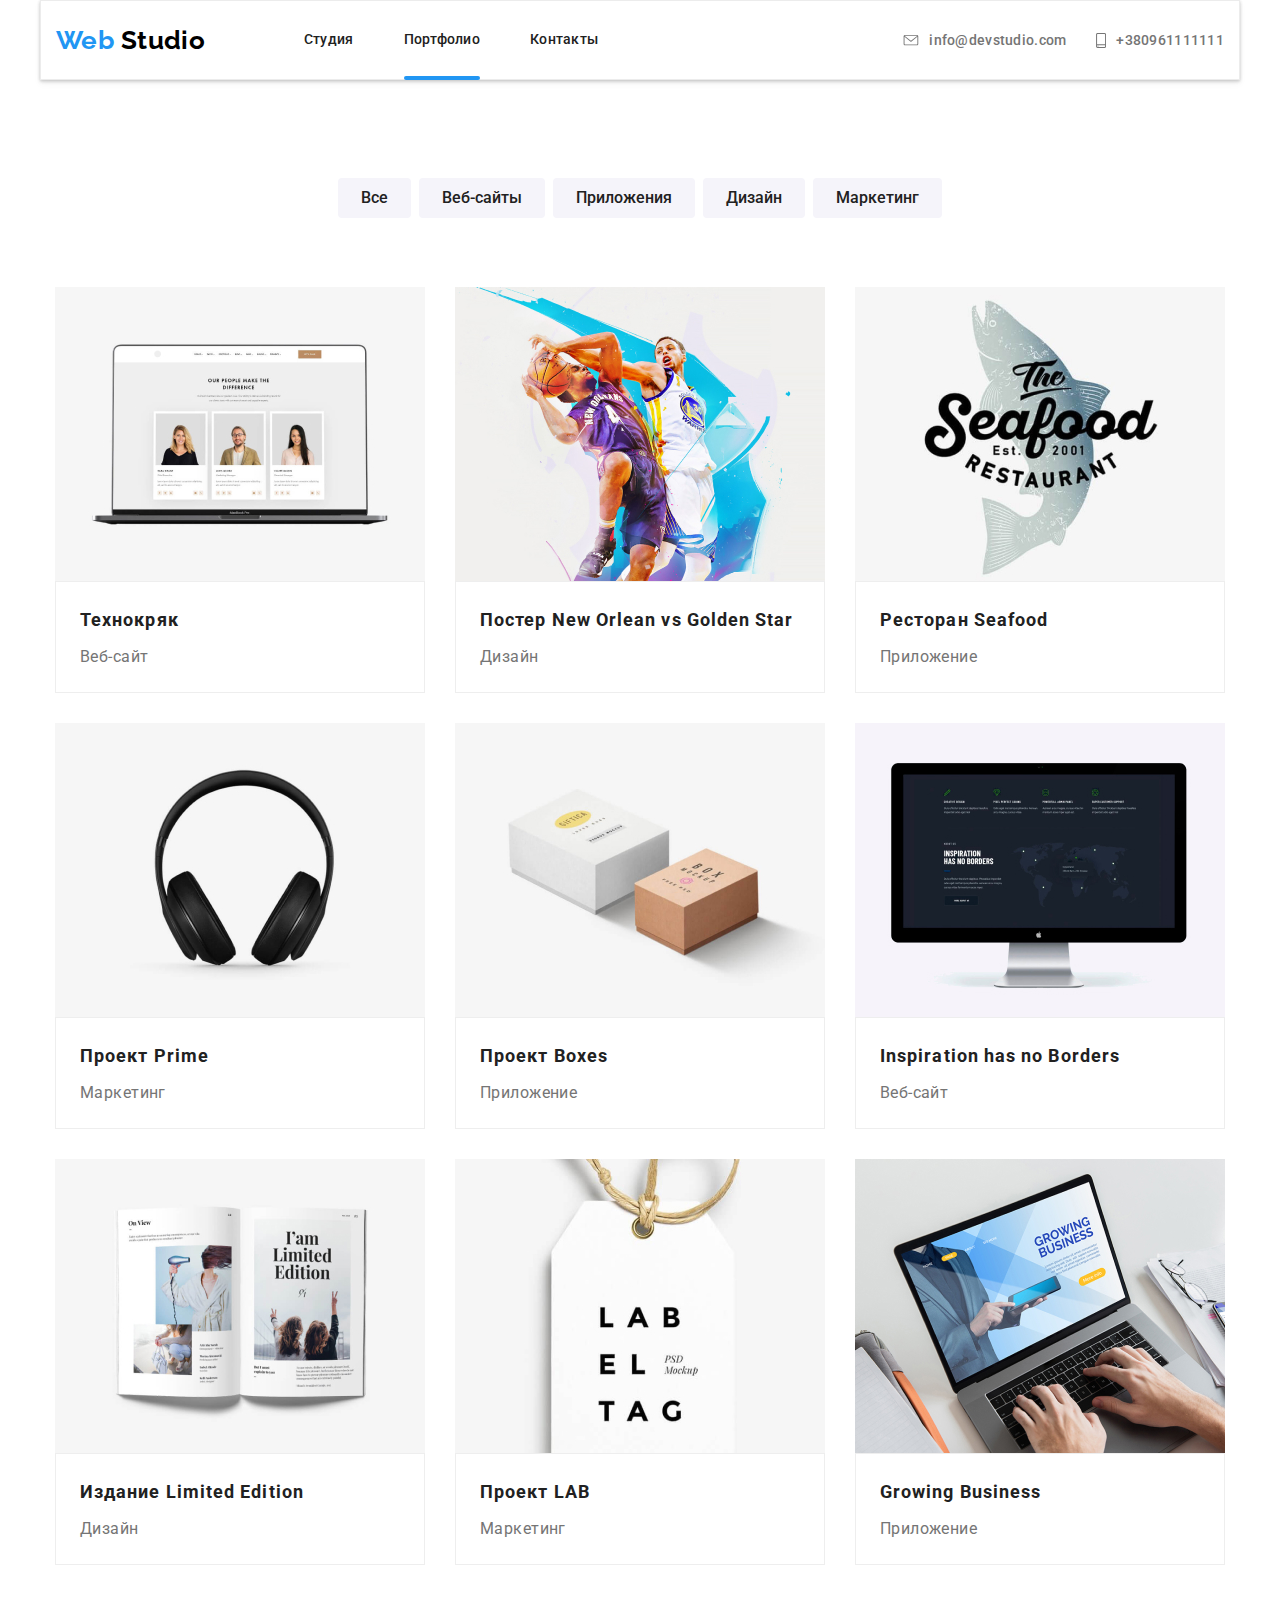
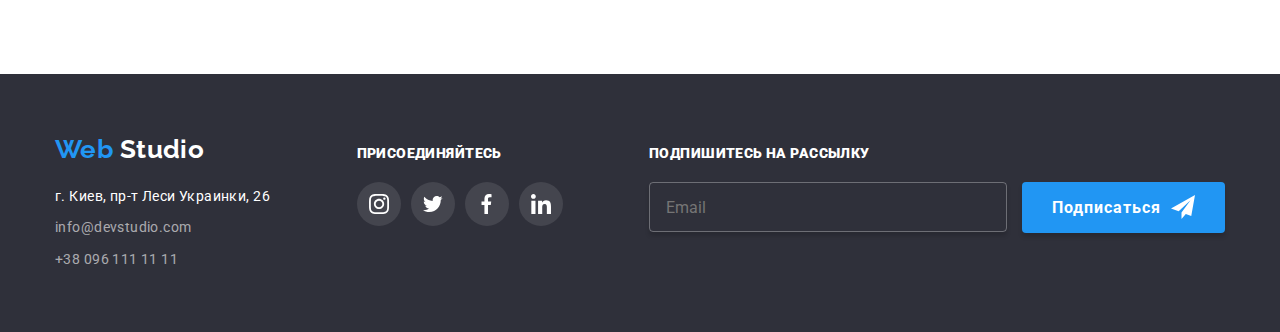
==== commit c7178ab4: "горизонтальнпя ориентация" ====
--- a/portfolio.html
+++ b/portfolio.html
@@ -384,12 +384,59 @@
             <li class="portfolio-item">
               <a class="portfolio-link" href="">
                 <div class="gallery-thumb">
-                  <img
-                    class="gallery-img"
-                    src="./images/img5.jpg"
-                    alt="Пятый проект"
-                    width="370"
-                  />
+                  <picture>
+                    <source
+                      srcset="
+                        ./images-hw8/project5-370.webp    1x,
+                        ./images-hw8/project5-370@2x.webp 2x
+                      "
+                      type="image/media"
+                      media="(min-width: 1200px)"
+                    />
+                    <source
+                      srcset="
+                        ./images-hw8/project5-370.jpg    1x,
+                        ./images-hw8/project5-370@2x.jpg 2x
+                      "
+                      media="(min-width: 1200px)"
+                    />
+                    <source
+                      srcset="
+                        ./images-hw8/project5-354.webp    1x,
+                        ./images-hw8/project5-354@2x.webp 2x
+                      "
+                      type="image/media"
+                      media="(min-width: 768px)"
+                    />
+                    <source
+                      srcset="
+                        ./images-hw8/project5-354.jpg    1x,
+                        ./images-hw8/project5-354@2x.jpg 2x
+                      "
+                      media="(min-width: 768px)"
+                    />
+                    <source
+                      srcset="
+                        ./images-hw8/project5-450.webp    1x,
+                        ./images-hw8/project5-450@2x.webp 2x
+                      "
+                      type="image/media"
+                      media="(max-width: 767px)"
+                    />
+                    <source
+                      srcset="
+                        ./images-hw8/project5-450.jpg    1x,
+                        ./images-hw8/project5-450@2x.jpg 2x
+                      "
+                      media="(max-width: 767px)"
+                    />
+                    <img
+                      class="gallery-img"
+                      src="./images-hw8/project5-370.jpg"
+                      alt="fifth project"
+                      sizes="(min-width: 1200px) 33vw, (min-width: 768px) 50vw, (max-width: 767px) 90vw"
+                    />
+                  </picture>
                   <p class="description">
                     Технокряк это современная площадка распространения
                     коронавируса. Компании используют эту платформу для
@@ -405,12 +452,59 @@
             <li class="portfolio-item">
               <a class="portfolio-link" href="">
                 <div class="gallery-thumb">
-                  <img
-                    class="gallery-img"
-                    src="./images/img6.jpg"
-                    alt="Шестой проект"
-                    width="370"
-                  />
+                  <picture>
+                    <source
+                      srcset="
+                        ./images-hw8/project6-370.webp    1x,
+                        ./images-hw8/project6-370@2x.webp 2x
+                      "
+                      type="image/media"
+                      media="(min-width: 1200px)"
+                    />
+                    <source
+                      srcset="
+                        ./images-hw8/project6-370.jpg    1x,
+                        ./images-hw8/project4-370@2x.jpg 2x
+                      "
+                      media="(min-width: 1200px)"
+                    />
+                    <source
+                      srcset="
+                        ./images-hw8/project6-354.webp    1x,
+                        ./images-hw8/project6-354@2x.webp 2x
+                      "
+                      type="image/media"
+                      media="(min-width: 768px)"
+                    />
+                    <source
+                      srcset="
+                        ./images-hw8/project6-354.jpg    1x,
+                        ./images-hw8/project6-354@2x.jpg 2x
+                      "
+                      media="(min-width: 768px)"
+                    />
+                    <source
+                      srcset="
+                        ./images-hw8/project6-450.webp    1x,
+                        ./images-hw8/project6-450@2x.webp 2x
+                      "
+                      type="image/media"
+                      media="(max-width: 767px)"
+                    />
+                    <source
+                      srcset="
+                        ./images-hw8/project6-450.jpg    1x,
+                        ./images-hw8/project6-450@2x.jpg 2x
+                      "
+                      media="(max-width: 767px)"
+                    />
+                    <img
+                      class="gallery-img"
+                      src="./images-hw8/project6-370.jpg"
+                      alt="sixth project"
+                      sizes="(min-width: 1200px) 33vw, (min-width: 768px) 50vw, (max-width: 767px) 90vw"
+                    />
+                  </picture>
                   <p class="description">
                     Технокряк это современная площадка распространения
                     коронавируса. Компании используют эту платформу для
@@ -426,12 +520,59 @@
             <li class="portfolio-item">
               <a class="portfolio-link" href="">
                 <div class="gallery-thumb">
-                  <img
-                    class="gallery-img"
-                    src="./images/img7.jpg"
-                    alt="Седьмой проект"
-                    width="370"
-                  />
+                  <picture>
+                    <source
+                      srcset="
+                        ./images-hw8/project7-370.webp    1x,
+                        ./images-hw8/project7-370@2x.webp 2x
+                      "
+                      type="image/media"
+                      media="(min-width: 1200px)"
+                    />
+                    <source
+                      srcset="
+                        ./images-hw8/project7-370.jpg    1x,
+                        ./images-hw8/project7-370@2x.jpg 2x
+                      "
+                      media="(min-width: 1200px)"
+                    />
+                    <source
+                      srcset="
+                        ./images-hw8/project7-354.webp    1x,
+                        ./images-hw8/project7-354@2x.webp 2x
+                      "
+                      type="image/media"
+                      media="(min-width: 768px)"
+                    />
+                    <source
+                      srcset="
+                        ./images-hw8/project7-354.jpg    1x,
+                        ./images-hw8/project7-354@2x.jpg 2x
+                      "
+                      media="(min-width: 768px)"
+                    />
+                    <source
+                      srcset="
+                        ./images-hw8/project7-450.webp    1x,
+                        ./images-hw8/project7-450@2x.webp 2x
+                      "
+                      type="image/media"
+                      media="(max-width: 767px)"
+                    />
+                    <source
+                      srcset="
+                        ./images-hw8/project7-450.jpg    1x,
+                        ./images-hw8/project7-450@2x.jpg 2x
+                      "
+                      media="(max-width: 767px)"
+                    />
+                    <img
+                      class="gallery-img"
+                      src="./images-hw8/project7-370.jpg"
+                      alt="seventh project"
+                      sizes="(min-width: 1200px) 33vw, (min-width: 768px) 50vw, (max-width: 767px) 90vw"
+                    />
+                  </picture>
                   <p class="description">
                     Технокряк это современная площадка распространения
                     коронавируса. Компании используют эту платформу для
@@ -447,12 +588,59 @@
             <li class="portfolio-item">
               <a class="portfolio-link" href="">
                 <div class="gallery-thumb">
-                  <img
-                    class="gallery-img"
-                    src="./images/img8.jpg"
-                    alt="Восьмой проект"
-                    width="370"
-                  />
+                  <picture>
+                    <source
+                      srcset="
+                        ./images-hw8/project8-370.webp    1x,
+                        ./images-hw8/project8-370@2x.webp 2x
+                      "
+                      type="image/media"
+                      media="(min-width: 1200px)"
+                    />
+                    <source
+                      srcset="
+                        ./images-hw8/project8-370.jpg    1x,
+                        ./images-hw8/project8-370@2x.jpg 2x
+                      "
+                      media="(min-width: 1200px)"
+                    />
+                    <source
+                      srcset="
+                        ./images-hw8/project8-354.webp    1x,
+                        ./images-hw8/project8-354@2x.webp 2x
+                      "
+                      type="image/media"
+                      media="(min-width: 768px)"
+                    />
+                    <source
+                      srcset="
+                        ./images-hw8/project8-354.jpg    1x,
+                        ./images-hw8/project8-354@2x.jpg 2x
+                      "
+                      media="(min-width: 768px)"
+                    />
+                    <source
+                      srcset="
+                        ./images-hw8/project8-450.webp    1x,
+                        ./images-hw8/project8-450@2x.webp 2x
+                      "
+                      type="image/media"
+                      media="(max-width: 767px)"
+                    />
+                    <source
+                      srcset="
+                        ./images-hw8/project8-450.jpg    1x,
+                        ./images-hw8/project8-450@2x.jpg 2x
+                      "
+                      media="(max-width: 767px)"
+                    />
+                    <img
+                      class="gallery-img"
+                      src="./images-hw8/project8-370.jpg"
+                      alt="eighth project"
+                      sizes="(min-width: 1200px) 33vw, (min-width: 768px) 50vw, (max-width: 767px) 90vw"
+                    />
+                  </picture>
                   <p class="description">
                     Технокряк это современная площадка распространения
                     коронавируса. Компании используют эту платформу для
@@ -468,12 +656,59 @@
             <li class="portfolio-item">
               <a class="portfolio-link" href="">
                 <div class="gallery-thumb">
-                  <img
-                    class="gallery-img"
-                    src="./images/img9.jpg"
-                    alt="Девятый проект"
-                    width="370"
-                  />
+                  <picture>
+                    <source
+                      srcset="
+                        ./images-hw8/project9-370.webp    1x,
+                        ./images-hw8/project9-370@2x.webp 2x
+                      "
+                      type="image/media"
+                      media="(min-width: 1200px)"
+                    />
+                    <source
+                      srcset="
+                        ./images-hw8/project9-370.jpg    1x,
+                        ./images-hw8/project9-370@2x.jpg 2x
+                      "
+                      media="(min-width: 1200px)"
+                    />
+                    <source
+                      srcset="
+                        ./images-hw8/project9-354.webp    1x,
+                        ./images-hw8/project9-354@2x.webp 2x
+                      "
+                      type="image/media"
+                      media="(min-width: 768px)"
+                    />
+                    <source
+                      srcset="
+                        ./images-hw8/project9-354.jpg    1x,
+                        ./images-hw8/project9-354@2x.jpg 2x
+                      "
+                      media="(min-width: 768px)"
+                    />
+                    <source
+                      srcset="
+                        ./images-hw8/project9-450.webp    1x,
+                        ./images-hw8/project9-450@2x.webp 2x
+                      "
+                      type="image/media"
+                      media="(max-width: 767px)"
+                    />
+                    <source
+                      srcset="
+                        ./images-hw8/project9-450.jpg    1x,
+                        ./images-hw8/project9-450@2x.jpg 2x
+                      "
+                      media="(max-width: 767px)"
+                    />
+                    <img
+                      class="gallery-img"
+                      src="./images-hw8/project9-370.jpg"
+                      alt="ninth project"
+                      sizes="(min-width: 1200px) 33vw, (min-width: 768px) 50vw, (max-width: 767px) 90vw"
+                    />
+                  </picture>
                   <p class="description">
                     Технокряк это современная площадка распространения
                     коронавируса. Компании используют эту платформу для
